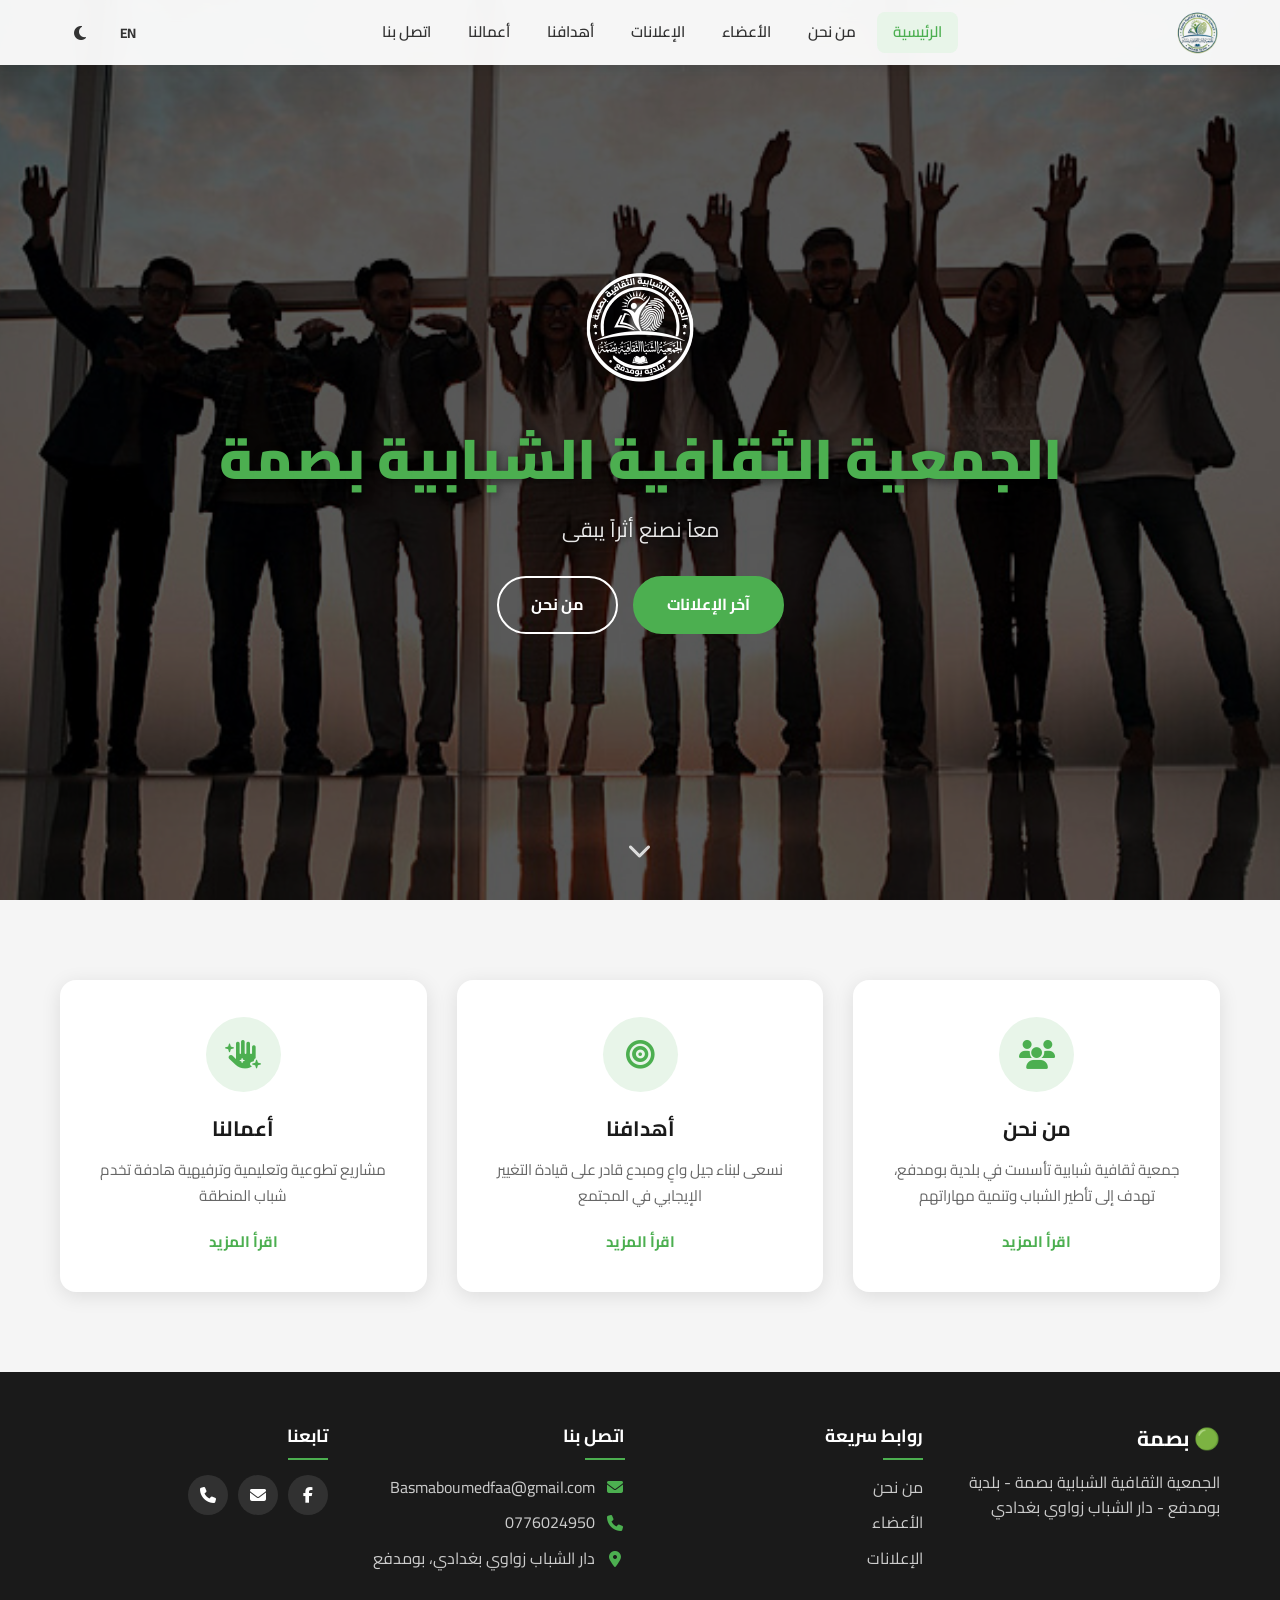
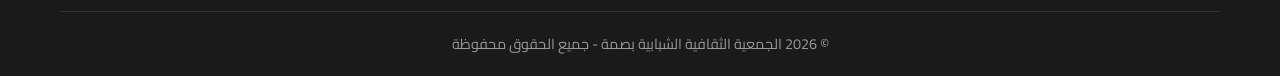
==== index.html @ 1853da18 "Add files via upload" ====
<!DOCTYPE html>
<html lang="ar" dir="rtl">
<head>
    <meta charset="UTF-8">
    <meta name="viewport" content="width=device-width, initial-scale=1.0">
    <meta name="description" content="الجمعية الثقافية الشبابية بصمة - جمعية شبابية ببلدية بومدفع">
    
    <!-- Favicon -->
    <link rel="icon" type="image/x-icon" href="photos/favicon.ico">
    
    <title>الجمعية الثقافية الشبابية بصمة | Basma</title>
    
    <!-- Styles -->
    <link rel="stylesheet" href="css/style.css">
    <link rel="stylesheet" href="css/dark-mode.css" id="dark-mode-style" disabled>
    
    <!-- Font Awesome -->
    <link rel="stylesheet" href="https://cdnjs.cloudflare.com/ajax/libs/font-awesome/6.5.1/css/all.min.css">
    
    <!-- Google Fonts -->
    <link href="https://fonts.googleapis.com/css2?family=Cairo:wght@300;400;600;700;900&display=swap" rel="stylesheet">
</head>
<body>
    
    <!-- ========== شريط التنقل ========== -->
    <nav class="navbar" id="navbar">
        <div class="nav-container">
            
            <!-- الشعار -->
            <a href="index.html" class="nav-logo">
                <img src="photos/logo.png" alt="بصمة" class="logo-img" onerror="this.style.display='none'; this.nextElementSibling.style.display='flex';">
                <span class="logo-text-fallback">🟢 بصمة</span>
            </a>
            
            <!-- روابط التنقل -->
            <ul class="nav-menu" id="navMenu">
                <li><a href="index.html" class="nav-link active" data-translate="home">الرئيسية</a></li>
                <li><a href="about.html" class="nav-link" data-translate="about">من نحن</a></li>
                <li><a href="members.html" class="nav-link" data-translate="members">الأعضاء</a></li>
                <li><a href="announcements.html" class="nav-link" data-translate="announcements">الإعلانات</a></li>
                <li><a href="goals.html" class="nav-link" data-translate="goals">أهدافنا</a></li>
                <li><a href="projects.html" class="nav-link" data-translate="projects">أعمالنا</a></li>
                <li><a href="contact.html" class="nav-link" data-translate="contact">اتصل بنا وإنضم وانضم إلينا</a></li>
            </ul>
            
            <!-- أزرار التحكم -->
            <div class="nav-controls">
                <!-- زر الترجمة -->
                <button class="control-btn lang-btn" id="langToggle" title="Switch to English">
                    <span class="lang-text">EN</span>
                </button>
                
                <!-- زر الوضع الليلي -->
                <button class="control-btn dark-btn" id="darkToggle" title="الوضع الليلي">
                    <i class="fas fa-moon"></i>
                </button>
                
                <!-- زر القائمة للجوال -->
                <button class="control-btn menu-btn" id="menuToggle">
                    <i class="fas fa-bars"></i>
                </button>
            </div>
            
        </div>
    </nav>
    
    <!-- ========== الواجهة الرئيسية ========== -->
    <section class="hero" id="hero">
        <!-- صورة الخلفية -->
        <div class="hero-bg"></div>
        <!-- طبقة شفافة سوداء -->
        <div class="hero-overlay"></div>
        
        <!-- محتوى الواجهة -->
        <div class="hero-content">
            <!-- شعار الجمعية -->
            <div class="hero-logo-wrapper">
                <img src="photos/logo.png" alt="شعار بصمة" class="hero-logo" onerror="this.style.display='none';">
            </div>
            
            <!-- اسم الجمعية بالأخضر -->
            <h1 class="hero-title">
                <span class="title-main" data-translate="association_full_name">الجمعية الثقافية الشبابية بصمة</span>
            </h1>
            
            <!-- شعار مختصر -->
            <p class="hero-subtitle" data-translate="hero_tagline">معاً نصنع أثراً يبقى</p>
            
            <!-- أزرار -->
            <div class="hero-buttons">
                <a href="announcements.html" class="btn btn-primary" data-translate="latest_announcements">آخر الإعلانات</a>
                <a href="about.html" class="btn btn-outline" data-translate="about">من نحن</a>
            </div>
        </div>
        
        <!-- سهم التمرير -->
        <div class="scroll-down">
            <a href="#cards-section">
                <i class="fas fa-chevron-down"></i>
            </a>
        </div>
    </section>
    
    <!-- ========== قسم النوافذ الثلاثة ========== -->
    <section class="cards-section" id="cards-section">
        <div class="container">
            <div class="cards-grid">
                
                <!-- نافذة 1: من نحن -->
                <div class="info-card">
                    <div class="card-icon"><i class="fas fa-users"></i></div>
                    <h3 class="card-title" data-translate="about">من نحن</h3>
                    <p class="card-text" data-translate="about_brief">جمعية ثقافية شبابية تأسست في بلدية بومدفع، تهدف إلى تأطير الشباب وتنمية مهاراتهم</p>
                    <a href="about.html" class="card-link" data-translate="read_more">اقرأ المزيد <i class="fas fa-arrow-left"></i></a>
                </div>
                
                <!-- نافذة 2: أهدافنا -->
                <div class="info-card">
                    <div class="card-icon"><i class="fas fa-bullseye"></i></div>
                    <h3 class="card-title" data-translate="goals">أهدافنا</h3>
                    <p class="card-text" data-translate="goals_brief">نسعى لبناء جيل واعٍ ومبدع قادر على قيادة التغيير الإيجابي في المجتمع</p>
                    <a href="goals.html" class="card-link" data-translate="read_more">اقرأ المزيد <i class="fas fa-arrow-left"></i></a>
                </div>
                
                <!-- نافذة 3: أعمالنا -->
                <div class="info-card">
                    <div class="card-icon"><i class="fas fa-hand-sparkles"></i></div>
                    <h3 class="card-title" data-translate="projects">أعمالنا</h3>
                    <p class="card-text" data-translate="projects_brief">مشاريع تطوعية وتعليمية وترفيهية هادفة تخدم شباب المنطقة</p>
                    <a href="projects.html" class="card-link" data-translate="read_more">اقرأ المزيد <i class="fas fa-arrow-left"></i></a>
                </div>
                
            </div>
        </div>
    </section>
    
    <!-- ========== تذييل الصفحة ========== -->
    <footer class="footer">
        <div class="container">
            <div class="footer-content">
                
                <!-- شعار ونبذة -->
                <div class="footer-col">
                    <h3 class="footer-logo">🟢 بصمة</h3>
                    <p data-translate="footer_desc">الجمعية الثقافية الشبابية بصمة - بلدية بومدفع - دار الشباب زواوي بغدادي</p>
                </div>
                
                <!-- روابط سريعة -->
                <div class="footer-col">
                    <h4 data-translate="quick_links">روابط سريعة</h4>
                    <ul>
                        <li><a href="about.html" data-translate="about">من نحن</a></li>
                        <li><a href="members.html" data-translate="members">الأعضاء</a></li>
                        <li><a href="announcements.html" data-translate="announcements">الإعلانات</a></li>
                    </ul>
                </div>
                
                <!-- معلومات التواصل -->
                <div class="footer-col">
                    <h4 data-translate="contact_us">اتصل بنا وإنضم وانضم إلينا</h4>
                    <ul class="contact-list">
                        <li>
                            <i class="fas fa-envelope"></i>
                            <a href="mailto:Basmaboumedfaa@gmail.com">Basmaboumedfaa@gmail.com</a>
                        </li>
                        <li>
                            <i class="fas fa-phone"></i>
                            <a href="tel:+213776024950">0776024950</a>
                        </li>
                        <li>
                            <i class="fas fa-map-marker-alt"></i>
                            <span data-translate="address">دار الشباب زواوي بغدادي، بومدفع</span>
                        </li>
                    </ul>
                </div>
                
                <!-- وسائل التواصل -->
                <div class="footer-col">
                    <h4 data-translate="follow_us">تابعنا</h4>
                    <div class="social-links">
                        <a href="https://www.facebook.com/profile.php?id=61591157512595" class="social-link" title="فيسبوك" target="_blank" rel="noopener">
                            <i class="fab fa-facebook-f"></i>
                        </a>
                        <a href="mailto:Basmaboumedfaa@gmail.com" class="social-link" title="إيميل">
                            <i class="fas fa-envelope"></i>
                        </a>
                        <a href="tel:+213776024950" class="social-link" title="هاتف">
                            <i class="fas fa-phone"></i>
                        </a>
                    </div>
                </div>
                
            </div>
            
            <!-- الحقوق -->
            <div class="footer-bottom">
                <p>&copy; <span id="year"></span> <span data-translate="association_full_name">الجمعية الثقافية الشبابية بصمة</span> - <span data-translate="rights">من تصميم عمراوي سيداحمد</span></p>
            </div>
        </div>
    </footer>
    
    <!-- زر العودة للأعلى -->
    <button class="scroll-top-btn" id="scrollTopBtn" title="العودة للأعلى">
        <i class="fas fa-chevron-up"></i>
    </button>
    
    <!-- ملفات الجافاسكريبت -->
    <script src="js/translations.js"></script>
    <script src="js/dark-mode.js"></script>
    <script src="js/script.js"></script>
</body>
</html>
---- css/style.css ----
/* ========== متغيرات الألوان الأساسية ========== */
:root {
    /* اللون الأخضر العشبي */
    --primary: #4CAF50;
    --primary-dark: #388E3C;
    --primary-light: #A5D6A7;
    --primary-bg: #E8F5E9;
    
    /* ألوان عامة */
    --white: #ffffff;
    --black: #000000;
    --gray-100: #f5f5f5;
    --gray-200: #e0e0e0;
    --gray-700: #333333;
    --gray-800: #1a1a1a;
    --gray-900: #111111;
    
    /* متغيرات خاصة */
    --text-color: #333333;
    --bg-color: #ffffff;
    --card-bg: #ffffff;
    --footer-bg: #1a1a1a;
    --footer-text: #cccccc;
    --navbar-bg: rgba(255, 255, 255, 0.95);
    --navbar-text: #333333;
    --navbar-shadow: 0 2px 10px rgba(0, 0, 0, 0.1);
    --shadow: 0 4px 20px rgba(0, 0, 0, 0.1);
    --transition: all 0.3s ease;
}

/* ========== إعادة تعيين ========== */
* {
    margin: 0;
    padding: 0;
    box-sizing: border-box;
}

html {
    scroll-behavior: smooth;
}

body {
    font-family: 'Cairo', sans-serif;
    color: var(--text-color);
    background-color: var(--bg-color);
    line-height: 1.6;
    overflow-x: hidden;
}

a {
    text-decoration: none;
    color: inherit;
}

ul {
    list-style: none;
}

.container {
    max-width: 1200px;
    margin: 0 auto;
    padding: 0 20px;
}

/* ========== شريط التنقل ========== */
.navbar {
    position: fixed;
    top: 0;
    left: 0;
    right: 0;
    z-index: 1000;
    background: var(--navbar-bg);
    backdrop-filter: blur(10px);
    box-shadow: var(--navbar-shadow);
    transition: var(--transition);
}

.navbar.scrolled {
    background: var(--navbar-bg);
    box-shadow: 0 4px 20px rgba(0, 0, 0, 0.15);
}

.nav-container {
    display: flex;
    justify-content: space-between;
    align-items: center;
    max-width: 1200px;
    margin: 0 auto;
    padding: 10px 20px;
}

.nav-logo {
    display: flex;
    align-items: center;
}

.logo-img {
    height: 45px;
    width: auto;
}

.logo-text-fallback {
    display: none;
    font-size: 1.4rem;
    font-weight: 700;
    color: var(--primary);
}

.nav-menu {
    display: flex;
    gap: 5px;
}

.nav-link {
    display: block;
    padding: 8px 16px;
    font-size: 0.95rem;
    font-weight: 600;
    color: var(--navbar-text);
    border-radius: 8px;
    transition: var(--transition);
}

.nav-link:hover,
.nav-link.active {
    color: var(--primary);
    background: var(--primary-bg);
}

.nav-controls {
    display: flex;
    align-items: center;
    gap: 8px;
}

.control-btn {
    width: 40px;
    height: 40px;
    border: none;
    border-radius: 50%;
    background: transparent;
    color: var(--navbar-text);
    font-size: 1rem;
    cursor: pointer;
    transition: var(--transition);
    display: flex;
    align-items: center;
    justify-content: center;
}

.control-btn:hover {
    background: var(--primary-bg);
    color: var(--primary);
}

.lang-btn {
    font-weight: 700;
    font-size: 0.85rem;
}

.lang-text {
    font-family: 'Cairo', sans-serif;
}

.menu-btn {
    display: none;
    font-size: 1.3rem;
}

/* ========== الواجهة الرئيسية ========== */
.hero {
    position: relative;
    height: 100vh;
    min-height: 600px;
    display: flex;
    align-items: center;
    justify-content: center;
    overflow: hidden;
}

.hero-bg {
    position: absolute;
    inset: 0;
    background-image: url('../photos/hero-bg.jpg');
    background-size: cover;
    background-position: center;
    background-repeat: no-repeat;
    z-index: 1;
}

.hero-overlay {
    position: absolute;
    inset: 0;
    background: rgba(0, 0, 0, 0.65);
    z-index: 2;
}

.hero-content {
    position: relative;
    z-index: 3;
    text-align: center;
    color: var(--white);
    padding: 20px;
}

.hero-logo-wrapper {
    margin-bottom: 20px;
}

.hero-logo {
    width: 120px;
    height: auto;
    filter: brightness(0) invert(1);
}

.hero-title {
    font-size: 3.5rem;
    font-weight: 900;
    margin-bottom: 10px;
    text-shadow: 2px 2px 10px rgba(0, 0, 0, 0.5);
}

.title-main {
    color: #4CAF50;
    display: block;
}

.hero-subtitle {
    font-size: 1.3rem;
    font-weight: 400;
    margin-bottom: 30px;
    opacity: 0.9;
    text-shadow: 1px 1px 5px rgba(0, 0, 0, 0.5);
}

.hero-buttons {
    display: flex;
    gap: 15px;
    justify-content: center;
    flex-wrap: wrap;
}

.btn {
    display: inline-block;
    padding: 14px 32px;
    font-size: 1rem;
    font-weight: 700;
    border-radius: 50px;
    border: 2px solid transparent;
    cursor: pointer;
    transition: var(--transition);
    font-family: 'Cairo', sans-serif;
}

.btn-primary {
    background: var(--primary);
    color: var(--white);
    border-color: var(--primary);
}

.btn-primary:hover {
    background: var(--primary-dark);
    border-color: var(--primary-dark);
    transform: translateY(-3px);
    box-shadow: 0 10px 25px rgba(76, 175, 80, 0.4);
}

.btn-outline {
    background: transparent;
    color: var(--white);
    border-color: var(--white);
}

.btn-outline:hover {
    background: var(--white);
    color: var(--primary);
    transform: translateY(-3px);
}

.scroll-down {
    position: absolute;
    bottom: 30px;
    z-index: 3;
    animation: bounce 2s infinite;
}

.scroll-down a {
    color: var(--white);
    font-size: 1.5rem;
    opacity: 0.8;
    transition: var(--transition);
}

.scroll-down a:hover {
    opacity: 1;
}

@keyframes bounce {
    0%, 20%, 50%, 80%, 100% { transform: translateY(0); }
    40% { transform: translateY(-15px); }
    60% { transform: translateY(-8px); }
}

/* ========== رأس الصفحات الداخلية ========== */
.page-header {
    padding: 130px 0 60px;
    background: var(--primary);
    text-align: center;
    color: var(--white);
}

.page-title {
    font-size: 2.5rem;
    font-weight: 900;
    margin-bottom: 10px;
}

.page-subtitle {
    font-size: 1.1rem;
    opacity: 0.9;
}

/* ========== قسم النوافذ الثلاثة ========== */
.cards-section {
    padding: 80px 0;
    background: var(--gray-100);
}

.cards-grid {
    display: grid;
    grid-template-columns: repeat(3, 1fr);
    gap: 30px;
}

.info-card {
    background: var(--card-bg);
    border-radius: 16px;
    padding: 35px 25px;
    text-align: center;
    box-shadow: var(--shadow);
    transition: var(--transition);
    border: 2px solid transparent;
}

.info-card:hover {
    transform: translateY(-8px);
    border-color: var(--primary);
    box-shadow: 0 15px 35px rgba(76, 175, 80, 0.15);
}

.card-icon {
    width: 75px;
    height: 75px;
    border-radius: 50%;
    background: var(--primary-bg);
    color: var(--primary);
    display: flex;
    align-items: center;
    justify-content: center;
    font-size: 1.8rem;
    margin: 0 auto 20px;
    transition: var(--transition);
}

.info-card:hover .card-icon {
    background: var(--primary);
    color: var(--white);
    transform: scale(1.1);
}

.card-title {
    font-size: 1.3rem;
    font-weight: 700;
    margin-bottom: 12px;
    color: var(--gray-800);
}

.card-text {
    font-size: 0.95rem;
    color: #666;
    margin-bottom: 20px;
    line-height: 1.7;
}

.card-link {
    color: var(--primary);
    font-weight: 700;
    font-size: 0.95rem;
    transition: var(--transition);
}

.card-link i {
    margin-right: 5px;
    transition: var(--transition);
}

.card-link:hover {
    color: var(--primary-dark);
}

.card-link:hover i {
    transform: translateX(-5px);
}

/* ========== صفحة الأعضاء - قسم المؤسس ========== */
.founder-section {
    padding: 50px 0 20px;
}

.founder-label {
    text-align: center;
    margin-bottom: 30px;
}

.founder-label span {
    display: inline-block;
    background: linear-gradient(135deg, var(--primary), var(--primary-dark));
    color: var(--white);
    padding: 10px 30px;
    border-radius: 50px;
    font-size: 1.1rem;
    font-weight: 700;
    letter-spacing: 1px;
    box-shadow: 0 5px 20px rgba(76, 175, 80, 0.3);
}

.founder-card {
    display: flex;
    gap: 40px;
    align-items: center;
    background: var(--card-bg);
    border-radius: 20px;
    padding: 40px;
    box-shadow: 0 10px 40px rgba(0, 0, 0, 0.1);
    max-width: 900px;
    margin: 0 auto;
    border: 2px solid var(--primary);
    transition: var(--transition);
}

.founder-card:hover {
    transform: translateY(-5px);
    box-shadow: 0 20px 50px rgba(76, 175, 80, 0.2);
}

.founder-img-wrapper {
    position: relative;
    min-width: 250px;
    width: 250px;
    height: 250px;
    border-radius: 50%;
    overflow: hidden;
    border: 5px solid var(--primary);
    box-shadow: 0 10px 30px rgba(76, 175, 80, 0.3);
}

.founder-img {
    width: 100%;
    height: 100%;
    object-fit: cover;
}

.founder-badge {
    position: absolute;
    bottom: 10px;
    right: 10px;
    width: 50px;
    height: 50px;
    border-radius: 50%;
    background: linear-gradient(135deg, #FFD700, #FFA000);
    color: var(--white);
    display: flex;
    align-items: center;
    justify-content: center;
    font-size: 1.3rem;
    box-shadow: 0 4px 15px rgba(255, 215, 0, 0.5);
}

html[dir="ltr"] .founder-badge {
    right: auto;
    left: 10px;
}

.founder-info {
    flex: 1;
}

.founder-name {
    font-size: 2rem;
    font-weight: 900;
    color: var(--primary-dark);
    margin-bottom: 5px;
}

.founder-role {
    font-size: 1.1rem;
    color: var(--primary);
    font-weight: 700;
    margin-bottom: 15px;
    padding-bottom: 15px;
    border-bottom: 2px solid var(--primary-bg);
}

.founder-bio {
    font-size: 0.95rem;
    color: #666;
    line-height: 1.8;
    margin-bottom: 20px;
}

.founder-social {
    display: flex;
    gap: 10px;
}

.founder-social-link {
    width: 42px;
    height: 42px;
    border-radius: 50%;
    background: var(--primary-bg);
    color: var(--primary);
    display: flex;
    align-items: center;
    justify-content: center;
    font-size: 1.1rem;
    transition: var(--transition);
}

.founder-social-link:hover {
    background: var(--primary);
    color: var(--white);
    transform: translateY(-3px);
}

/* ========== صفحة الأعضاء - عنوان القسم ========== */
.members-section-title {
    text-align: center;
    margin-bottom: 40px;
    position: relative;
}

.members-section-title h2 {
    font-size: 1.8rem;
    color: var(--primary);
    display: inline-block;
    position: relative;
    padding-bottom: 15px;
}

.members-section-title h2::after {
    content: '';
    position: absolute;
    bottom: 0;
    right: 50%;
    transform: translateX(50%);
    width: 80px;
    height: 3px;
    background: var(--primary);
    border-radius: 2px;
}

/* ========== صفحة الأعضاء - شبكة الأعضاء ========== */
.members-section {
    padding: 60px 0 80px;
}

.members-grid {
    display: grid;
    grid-template-columns: repeat(4, 1fr);
    gap: 25px;
}

.member-card {
    background: var(--card-bg);
    border-radius: 16px;
    overflow: hidden;
    box-shadow: var(--shadow);
    transition: var(--transition);
    text-align: center;
}

.member-card:hover {
    transform: translateY(-8px);
    box-shadow: 0 15px 35px rgba(76, 175, 80, 0.2);
}

.member-img-wrapper {
    position: relative;
    width: 100%;
    padding-top: 100%;
    overflow: hidden;
    background: var(--gray-200);
}

.member-img {
    position: absolute;
    inset: 0;
    width: 100%;
    height: 100%;
    object-fit: cover;
    transition: var(--transition);
}

.member-card:hover .member-img {
    transform: scale(1.05);
}

.member-icon {
    position: absolute;
    top: 12px;
    right: 12px;
    width: 40px;
    height: 40px;
    border-radius: 50%;
    background: var(--primary);
    color: var(--white);
    display: flex;
    align-items: center;
    justify-content: center;
    font-size: 1rem;
    box-shadow: 0 3px 10px rgba(0,0,0,0.2);
    z-index: 2;
}

html[dir="ltr"] .member-icon {
    right: auto;
    left: 12px;
}

.member-info {
    padding: 20px 15px;
}

.member-name {
    font-size: 1.1rem;
    font-weight: 700;
    color: var(--gray-800);
    margin-bottom: 5px;
}

.member-role {
    font-size: 0.9rem;
    color: var(--primary);
    font-weight: 600;
}

/* ========== صفحة من نحن ========== */
.about-content-section {
    padding: 60px 0;
}

.about-block {
    display: flex;
    gap: 40px;
    align-items: center;
    margin-bottom: 60px;
}

.about-block.reverse {
    flex-direction: row-reverse;
}

html[dir="ltr"] .about-block.reverse {
    flex-direction: row-reverse;
}

.about-text {
    flex: 1;
}

.about-text h2 {
    font-size: 1.8rem;
    color: var(--primary);
    margin-bottom: 20px;
    position: relative;
    padding-bottom: 15px;
}

.about-text h2::after {
    content: '';
    position: absolute;
    bottom: 0;
    right: 0;
    width: 60px;
    height: 3px;
    background: var(--primary);
    border-radius: 2px;
}

html[dir="ltr"] .about-text h2::after {
    right: auto;
    left: 0;
}

.about-text p {
    font-size: 1.05rem;
    line-height: 1.9;
    color: var(--text-color);
    margin-bottom: 15px;
}

.about-image {
    flex: 1;
    border-radius: 16px;
    overflow: hidden;
    min-height: 300px;
    background: var(--gray-200);
    display: flex;
    align-items: center;
    justify-content: center;
}

.about-image img {
    width: 100%;
    height: 100%;
    object-fit: cover;
}

.about-image-placeholder {
    font-size: 4rem;
    color: var(--primary);
}

.vision-box,
.mission-box {
    background: var(--primary-bg);
    padding: 20px;
    border-radius: 12px;
    margin-bottom: 15px;
    border-right: 4px solid var(--primary);
}

html[dir="ltr"] .vision-box,
html[dir="ltr"] .mission-box {
    border-right: none;
    border-left: 4px solid var(--primary);
}

.vision-box h3,
.mission-box h3 {
    color: var(--primary-dark);
    margin-bottom: 8px;
}

.values-section {
    padding: 40px 0;
}

.section-title {
    text-align: center;
    font-size: 1.8rem;
    color: var(--primary);
    margin-bottom: 40px;
}

.values-grid {
    display: grid;
    grid-template-columns: repeat(4, 1fr);
    gap: 25px;
}

.value-card {
    text-align: center;
    padding: 30px 20px;
    background: var(--card-bg);
    border-radius: 16px;
    box-shadow: var(--shadow);
    transition: var(--transition);
}

.value-card:hover {
    transform: translateY(-5px);
}

.value-icon {
    width: 60px;
    height: 60px;
    border-radius: 50%;
    background: var(--primary-bg);
    color: var(--primary);
    display: flex;
    align-items: center;
    justify-content: center;
    font-size: 1.5rem;
    margin: 0 auto 15px;
}

.value-card h3 {
    margin-bottom: 10px;
    color: var(--gray-800);
}

.value-card p {
    font-size: 0.9rem;
    color: #666;
}

/* ========== صفحة الإعلانات ========== */
.announcements-section {
    padding: 60px 0;
}

.announcements-grid {
    display: grid;
    grid-template-columns: repeat(3, 1fr);
    gap: 30px;
}

.announcement-card {
    background: var(--card-bg);
    border-radius: 16px;
    overflow: hidden;
    box-shadow: var(--shadow);
    transition: var(--transition);
}

.announcement-card:hover {
    transform: translateY(-5px);
    box-shadow: 0 15px 35px rgba(0,0,0,0.15);
}

.announcement-img {
    width: 100%;
    height: 200px;
    background: var(--gray-200);
    display: flex;
    align-items: center;
    justify-content: center;
}

.ann-img {
    width: 100%;
    height: 100%;
    object-fit: cover;
}

.announcement-img-placeholder {
    font-size: 3rem;
    color: var(--primary);
}

.announcement-body {
    padding: 20px;
}

.announcement-date {
    font-size: 0.85rem;
    color: #888;
    margin-bottom: 10px;
    display: flex;
    align-items: center;
    gap: 8px;
}

.announcement-body h3 {
    font-size: 1.2rem;
    margin-bottom: 10px;
    color: var(--gray-800);
}

.announcement-body p {
    font-size: 0.95rem;
    color: #666;
    line-height: 1.7;
}

/* ========== صفحة الأهداف ========== */
.goals-section {
    padding: 60px 0;
}

.goals-list {
    max-width: 800px;
    margin: 0 auto;
}

.goal-item {
    display: flex;
    gap: 25px;
    align-items: flex-start;
    padding: 25px;
    background: var(--card-bg);
    border-radius: 16px;
    margin-bottom: 20px;
    box-shadow: var(--shadow);
    transition: var(--transition);
}

.goal-item:hover {
    transform: translateX(-5px);
}

html[dir="ltr"] .goal-item:hover {
    transform: translateX(5px);
}

.goal-number {
    font-size: 2rem;
    font-weight: 900;
    color: var(--primary);
    opacity: 0.3;
    line-height: 1;
    min-width: 50px;
}

.goal-icon {
    width: 50px;
    height: 50px;
    min-width: 50px;
    border-radius: 12px;
    background: var(--primary-bg);
    color: var(--primary);
    display: flex;
    align-items: center;
    justify-content: center;
    font-size: 1.3rem;
}

.goal-content h3 {
    margin-bottom: 8px;
    color: var(--gray-800);
}

.goal-content p {
    font-size: 0.95rem;
    color: #666;
    line-height: 1.7;
}

/* ========== صفحة الأعمال ========== */
.projects-section {
    padding: 60px 0;
}

.projects-grid {
    display: grid;
    grid-template-columns: repeat(3, 1fr);
    gap: 30px;
}

.project-card {
    background: var(--card-bg);
    border-radius: 16px;
    overflow: hidden;
    box-shadow: var(--shadow);
    transition: var(--transition);
}

.project-card:hover {
    transform: translateY(-5px);
    box-shadow: 0 15px 35px rgba(76, 175, 80, 0.2);
}

.project-img {
    width: 100%;
    height: 200px;
    background: var(--gray-200);
    display: flex;
    align-items: center;
    justify-content: center;
}

.proj-img {
    width: 100%;
    height: 100%;
    object-fit: cover;
}

.project-img-placeholder {
    font-size: 3rem;
    color: var(--primary);
}

.project-body {
    padding: 20px;
}

.project-date {
    font-size: 0.85rem;
    color: #888;
    margin-bottom: 10px;
    display: flex;
    align-items: center;
    gap: 8px;
}

.project-body h3 {
    font-size: 1.2rem;
    margin-bottom: 10px;
    color: var(--gray-800);
}

.project-body p {
    font-size: 0.95rem;
    color: #666;
    line-height: 1.7;
}

/* ========== صفحة اتصل بنا - معلومات التواصل ========== */
.contact-section {
    padding: 60px 0;
}

.contact-info-cards {
    display: grid;
    grid-template-columns: repeat(4, 1fr);
    gap: 20px;
    margin-bottom: 50px;
}

.contact-info-card {
    display: flex;
    gap: 15px;
    align-items: flex-start;
    padding: 20px;
    background: var(--card-bg);
    border-radius: 12px;
    box-shadow: var(--shadow);
    transition: var(--transition);
}

.contact-info-card:hover {
    transform: translateY(-3px);
}

.contact-info-icon {
    width: 50px;
    height: 50px;
    min-width: 50px;
    border-radius: 12px;
    background: var(--primary-bg);
    color: var(--primary);
    display: flex;
    align-items: center;
    justify-content: center;
    font-size: 1.2rem;
}

.contact-info-card h4 {
    margin-bottom: 5px;
    color: var(--gray-800);
    font-size: 0.95rem;
}

.contact-info-card p,
.contact-info-card a {
    color: #666;
    font-size: 0.85rem;
    transition: var(--transition);
}

.contact-info-card a:hover {
    color: var(--primary);
}

/* ========== صفحة اتصل بنا - النموذجين ========== */
.forms-grid {
    display: grid;
    grid-template-columns: 1fr 1fr;
    gap: 30px;
}

.form-box {
    background: var(--card-bg);
    border-radius: 16px;
    padding: 30px;
    box-shadow: var(--shadow);
    border: 2px solid transparent;
    transition: var(--transition);
}

.form-box:hover {
    border-color: var(--primary);
}

.form-box-header {
    text-align: center;
    margin-bottom: 25px;
    padding-bottom: 20px;
    border-bottom: 2px solid var(--gray-200);
}

.form-box-header i {
    font-size: 2.5rem;
    color: var(--primary);
    margin-bottom: 10px;
    display: block;
}

.form-box-header h2 {
    font-size: 1.4rem;
    color: var(--gray-800);
    margin-bottom: 5px;
}

.form-box-header p {
    font-size: 0.9rem;
    color: #888;
}

/* نموذج الانضمام بتنسيق مميز */
.join-box {
    border-top: 4px solid var(--primary);
}

.join-header i {
    color: #FF6B35;
}

/* صف من حقلين */
.form-row {
    display: flex;
    gap: 15px;
}

.form-half {
    flex: 1;
}

/* حقول النموذج */
.form-group {
    margin-bottom: 20px;
}

.form-group label {
    display: block;
    margin-bottom: 8px;
    font-weight: 600;
    color: var(--gray-800);
}

.form-group input,
.form-group textarea {
    width: 100%;
    padding: 12px 15px;
    border: 2px solid var(--gray-200);
    border-radius: 10px;
    font-family: 'Cairo', sans-serif;
    font-size: 1rem;
    transition: var(--transition);
    background: var(--bg-color);
    color: var(--text-color);
}

.form-group input:focus,
.form-group textarea:focus {
    outline: none;
    border-color: var(--primary);
}

/* زر الانضمام */
.btn-join {
    display: inline-block;
    width: 100%;
    padding: 14px 32px;
    font-size: 1rem;
    font-weight: 700;
    border-radius: 50px;
    border: 2px solid transparent;
    cursor: pointer;
    transition: var(--transition);
    font-family: 'Cairo', sans-serif;
    background: linear-gradient(135deg, #4CAF50, #2E7D32);
    color: var(--white);
    border-color: #4CAF50;
}

.btn-join:hover {
    background: linear-gradient(135deg, #388E3C, #1B5E20);
    transform: translateY(-3px);
    box-shadow: 0 10px 25px rgba(76, 175, 80, 0.4);
}

/* ========== التذييل ========== */
.footer {
    background: var(--footer-bg);
    color: var(--footer-text);
    padding: 50px 0 0;
}

.footer-content {
    display: grid;
    grid-template-columns: repeat(4, 1fr);
    gap: 30px;
    padding-bottom: 30px;
    border-bottom: 1px solid rgba(255, 255, 255, 0.1);
}

.footer-col h3,
.footer-col h4 {
    color: var(--white);
    margin-bottom: 15px;
}

.footer-col h3 {
    font-size: 1.3rem;
}

.footer-col h4 {
    font-size: 1.1rem;
    position: relative;
    padding-bottom: 10px;
}

.footer-col h4::after {
    content: '';
    position: absolute;
    bottom: 0;
    right: 0;
    width: 40px;
    height: 2px;
    background: var(--primary);
}

html[dir="ltr"] .footer-col h4::after {
    right: auto;
    left: 0;
}

.footer-col ul li {
    margin-bottom: 10px;
}

.footer-col ul li a {
    color: var(--footer-text);
    transition: var(--transition);
}

.footer-col ul li a:hover {
    color: var(--primary);
}

.contact-list li {
    display: flex;
    align-items: center;
    gap: 10px;
}

.contact-list li i {
    color: var(--primary);
    width: 20px;
    text-align: center;
}

.social-links {
    display: flex;
    gap: 10px;
}

.social-link {
    width: 40px;
    height: 40px;
    border-radius: 50%;
    background: rgba(255, 255, 255, 0.1);
    display: flex;
    align-items: center;
    justify-content: center;
    color: var(--white);
    font-size: 1rem;
    transition: var(--transition);
}

.social-link:hover {
    background: var(--primary);
    transform: translateY(-3px);
}

.footer-bottom {
    text-align: center;
    padding: 20px 0;
    font-size: 0.9rem;
    color: #999;
}

/* ========== زر العودة للأعلى ========== */
.scroll-top-btn {
    position: fixed;
    bottom: 30px;
    left: 30px;
    z-index: 999;
    width: 45px;
    height: 45px;
    border-radius: 50%;
    background: var(--primary);
    color: var(--white);
    border: none;
    font-size: 1.2rem;
    cursor: pointer;
    opacity: 0;
    visibility: hidden;
    transition: var(--transition);
    box-shadow: 0 4px 15px rgba(76, 175, 80, 0.4);
}

html[dir="ltr"] .scroll-top-btn {
    left: auto;
    right: 30px;
}

.scroll-top-btn.visible {
    opacity: 1;
    visibility: visible;
}

.scroll-top-btn:hover {
    background: var(--primary-dark);
    transform: translateY(-3px);
}

/* ========== تجاوب مع الجوال ========== */
@media (max-width: 992px) {
    .footer-content {
        grid-template-columns: repeat(2, 1fr);
    }
    
    .members-grid {
        grid-template-columns: repeat(3, 1fr);
    }
    
    .about-block,
    .about-block.reverse {
        flex-direction: column;
    }
    
    .values-grid {
        grid-template-columns: repeat(2, 1fr);
    }
    
    .announcements-grid,
    .projects-grid {
        grid-template-columns: repeat(2, 1fr);
    }
    
    .contact-info-cards {
        grid-template-columns: repeat(2, 1fr);
    }
    
    .forms-grid {
        grid-template-columns: 1fr;
        gap: 40px;
    }
}

@media (max-width: 768px) {
    .nav-menu {
        position: fixed;
        top: 65px;
        right: -100%;
        width: 280px;
        height: calc(100vh - 65px);
        background: var(--white);
        flex-direction: column;
        padding: 20px;
        box-shadow: -5px 0 20px rgba(0, 0, 0, 0.1);
        transition: var(--transition);
        gap: 0;
    }
    
    .nav-menu.active {
        right: 0;
    }
    
    .menu-btn {
        display: flex;
    }
    
    .hero-title {
        font-size: 2.2rem;
    }
    
    .hero-subtitle {
        font-size: 1rem;
    }
    
    .hero-logo {
        width: 80px;
    }
    
    .cards-grid {
        grid-template-columns: 1fr;
    }
    
    /* المؤسس */
    .founder-card {
        flex-direction: column;
        text-align: center;
        padding: 30px 20px;
    }
    
    .founder-img-wrapper {
        min-width: 180px;
        width: 180px;
        height: 180px;
        margin: 0 auto;
    }
    
    .founder-name {
        font-size: 1.5rem;
    }
    
    .founder-social {
        justify-content: center;
    }
    
    .founder-badge {
        width: 40px;
        height: 40px;
        font-size: 1rem;
    }
    
    .members-grid {
        grid-template-columns: repeat(2, 1fr);
    }
    
    .announcements-grid,
    .projects-grid {
        grid-template-columns: 1fr;
    }
    
    .values-grid {
        grid-template-columns: 1fr 1fr;
    }
    
    .contact-info-cards {
        grid-template-columns: 1fr;
    }
    
    .form-row {
        flex-direction: column;
        gap: 0;
    }
    
    .footer-content {
        grid-template-columns: 1fr;
    }
    
    .page-title {
        font-size: 1.8rem;
    }
    
    .goal-item {
        flex-direction: column;
    }
}

@media (max-width: 480px) {
    .members-grid {
        grid-template-columns: 1fr;
        max-width: 300px;
        margin: 0 auto;
    }
    
    .values-grid {
        grid-template-columns: 1fr;
    }
}
---- css/dark-mode.css ----
/* ========== الوضع الليلي ========== */
body.dark-mode {
    --text-color: #e0e0e0;
    --bg-color: #121212;
    --card-bg: #1e1e1e;
    --footer-bg: #0a0a0a;
    --footer-text: #aaaaaa;
    --navbar-bg: rgba(30, 30, 30, 0.95);
    --navbar-text: #e0e0e0;
    --navbar-shadow: 0 2px 10px rgba(0, 0, 0, 0.5);
    --shadow: 0 4px 20px rgba(0, 0, 0, 0.3);
    --gray-100: #1a1a1a;
    --gray-200: #2a2a2a;
}

body.dark-mode .navbar {
    box-shadow: 0 2px 10px rgba(0, 0, 0, 0.5);
}

body.dark-mode .navbar.scrolled {
    background: rgba(30, 30, 30, 0.98);
    box-shadow: 0 4px 20px rgba(0, 0, 0, 0.5);
}

body.dark-mode .nav-link:hover,
body.dark-mode .nav-link.active {
    background: rgba(76, 175, 80, 0.15);
}

body.dark-mode .control-btn {
    color: var(--navbar-text);
}

body.dark-mode .control-btn:hover {
    background: rgba(76, 175, 80, 0.15);
    color: var(--primary);
}

body.dark-mode .info-card,
body.dark-mode .member-card {
    border-color: rgba(255, 255, 255, 0.05);
}

body.dark-mode .info-card:hover,
body.dark-mode .member-card:hover {
    border-color: var(--primary);
    box-shadow: 0 15px 35px rgba(76, 175, 80, 0.2);
}

body.dark-mode .card-text {
    color: #aaa;
}

body.dark-mode .card-icon {
    background: rgba(76, 175, 80, 0.15);
}

body.dark-mode .card-title,
body.dark-mode .member-name {
    color: #e0e0e0;
}

body.dark-mode .member-img-wrapper {
    background: #2a2a2a;
}

body.dark-mode .page-header {
    background: #1a1a1a;
}

@media (max-width: 768px) {
    body.dark-mode .nav-menu {
        background: #1e1e1e;
    }
}
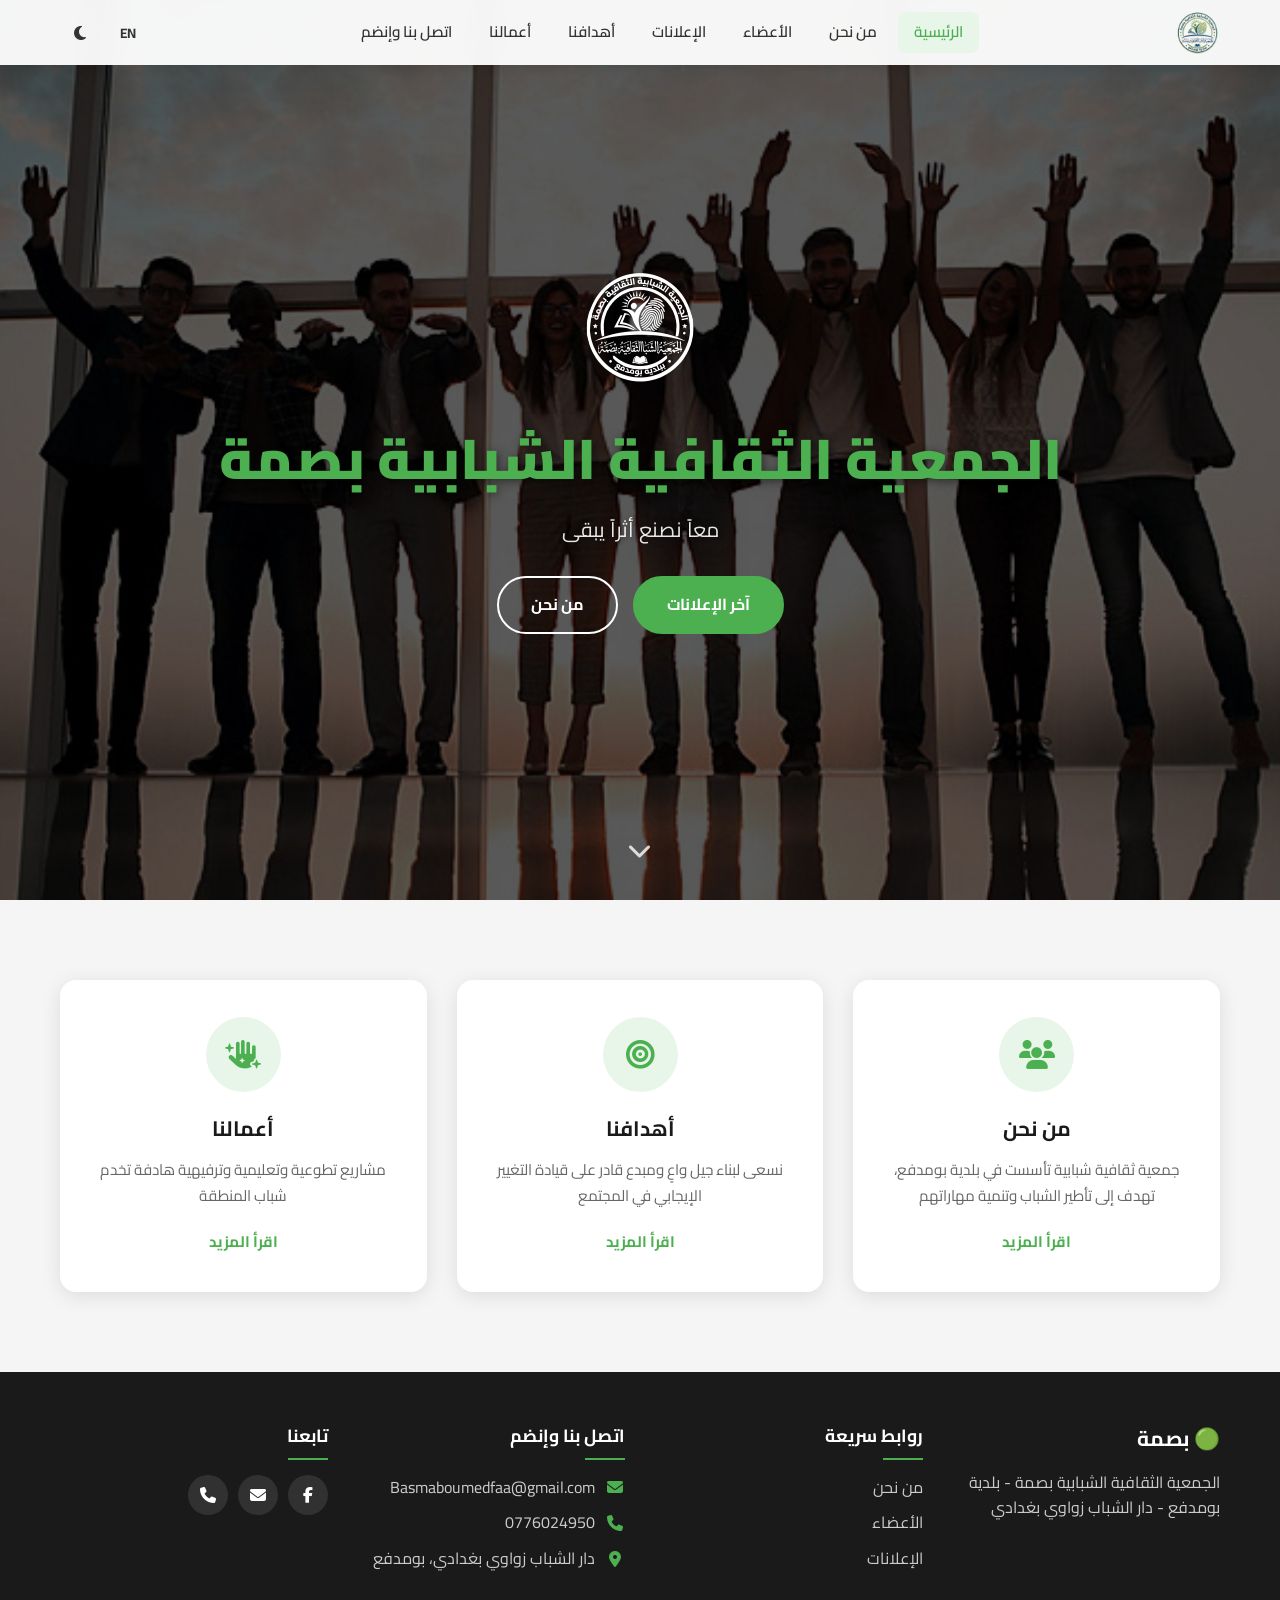
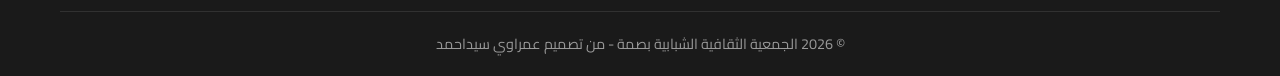
==== commit 0a2a941c: "Add files via upload" ====
--- a/index.html
+++ b/index.html
@@ -40,7 +40,7 @@
                 <li><a href="announcements.html" class="nav-link" data-translate="announcements">الإعلانات</a></li>
                 <li><a href="goals.html" class="nav-link" data-translate="goals">أهدافنا</a></li>
                 <li><a href="projects.html" class="nav-link" data-translate="projects">أعمالنا</a></li>
-                <li><a href="contact.html" class="nav-link" data-translate="contact">اتصل بنا وإنضم وانضم إلينا</a></li>
+                <li><a href="contact.html" class="nav-link" data-translate="contact">اتصل بنا</a></li>
             </ul>
             
             <!-- أزرار التحكم -->
@@ -157,7 +157,7 @@
                 
                 <!-- معلومات التواصل -->
                 <div class="footer-col">
-                    <h4 data-translate="contact_us">اتصل بنا وإنضم وانضم إلينا</h4>
+                    <h4 data-translate="contact_us">اتصل بنا</h4>
                     <ul class="contact-list">
                         <li>
                             <i class="fas fa-envelope"></i>
@@ -194,7 +194,7 @@
             
             <!-- الحقوق -->
             <div class="footer-bottom">
-                <p>&copy; <span id="year"></span> <span data-translate="association_full_name">الجمعية الثقافية الشبابية بصمة</span> - <span data-translate="rights">من تصميم عمراوي سيداحمد</span></p>
+                <p>&copy; <span id="year"></span> <span data-translate="association_full_name">الجمعية الثقافية الشبابية بصمة</span> - <span data-translate="rights">جميع الحقوق محفوظة</span></p>
             </div>
         </div>
     </footer>
--- a/css/style.css
+++ b/css/style.css
@@ -1169,6 +1169,72 @@
     background: linear-gradient(135deg, #388E3C, #1B5E20);
     transform: translateY(-3px);
     box-shadow: 0 10px 25px rgba(76, 175, 80, 0.4);
+}
+
+/* ========== زر تحميل القانون الأساسي ========== */
+.law-download-section {
+    text-align: center;
+    margin-bottom: 40px;
+}
+
+.law-download-btn {
+    display: inline-flex;
+    align-items: center;
+    gap: 12px;
+    background: linear-gradient(135deg, #D32F2F, #B71C1C);
+    color: var(--white);
+    padding: 16px 32px;
+    border-radius: 50px;
+    font-size: 1.1rem;
+    font-weight: 700;
+    transition: var(--transition);
+    box-shadow: 0 5px 20px rgba(211, 47, 47, 0.3);
+}
+
+.law-download-btn:hover {
+    transform: translateY(-3px);
+    box-shadow: 0 10px 30px rgba(211, 47, 47, 0.4);
+    color: var(--white);
+}
+
+.law-download-btn .fa-file-pdf {
+    font-size: 1.5rem;
+}
+
+.law-download-btn .fa-download {
+    font-size: 1rem;
+    animation: bounceDown 1.5s infinite;
+}
+
+@keyframes bounceDown {
+    0%, 100% { transform: translateY(0); }
+    50% { transform: translateY(4px); }
+}
+
+/* ========== أيقونات التواصل الاجتماعي داخل البطاقة ========== */
+.social-links-inline {
+    display: flex;
+    gap: 12px;
+    margin-top: 5px;
+}
+
+.social-links-inline a {
+    width: 38px;
+    height: 38px;
+    border-radius: 50%;
+    background: var(--primary-bg);
+    color: var(--primary);
+    display: flex;
+    align-items: center;
+    justify-content: center;
+    font-size: 1rem;
+    transition: var(--transition);
+}
+
+.social-links-inline a:hover {
+    background: var(--primary);
+    color: var(--white);
+    transform: translateY(-3px);
 }
 
 /* ========== التذييل ========== */
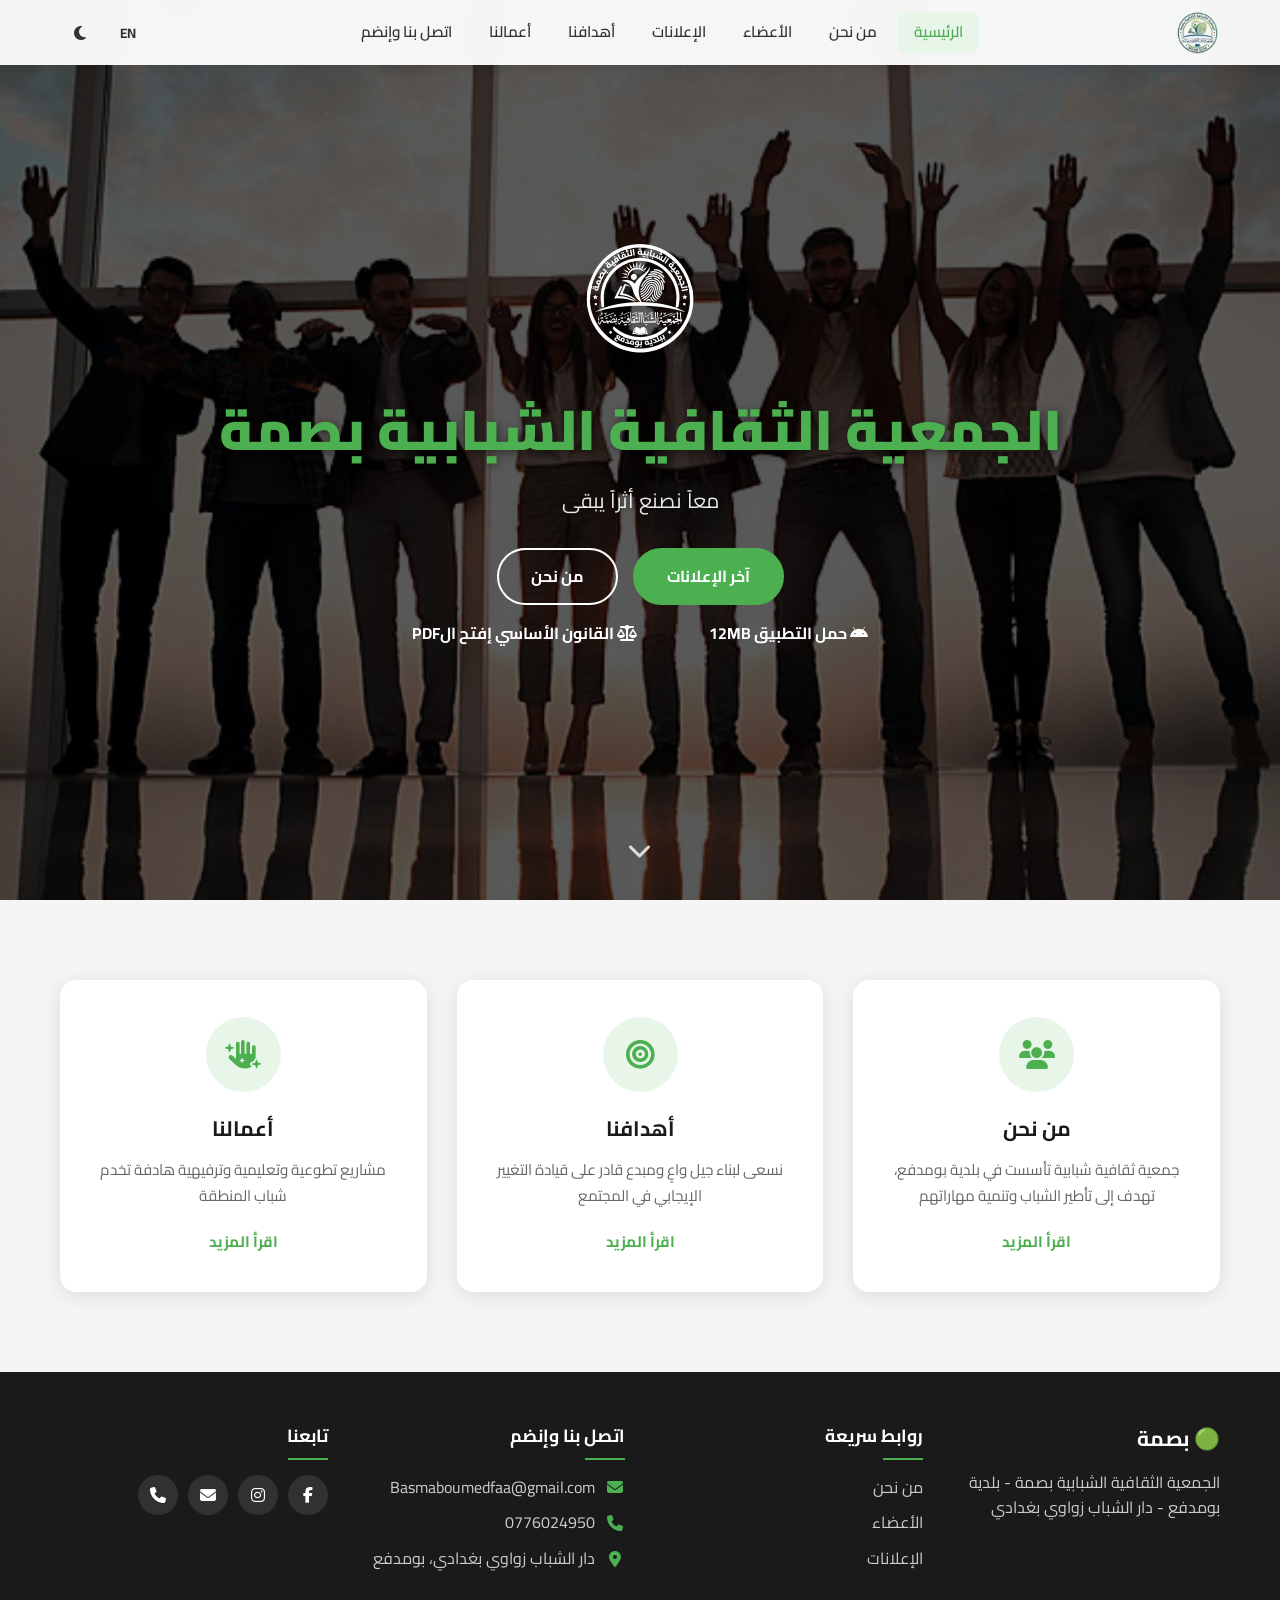
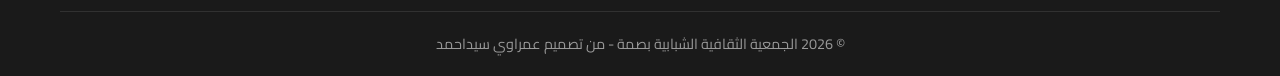
==== commit 0e9cc80e: "Add files via upload" ====
--- a/index.html
+++ b/index.html
@@ -86,10 +86,29 @@
             <!-- شعار مختصر -->
             <p class="hero-subtitle" data-translate="hero_tagline">معاً نصنع أثراً يبقى</p>
             
-            <!-- أزرار -->
+            <!-- أزرار الدعوة -->
             <div class="hero-buttons">
                 <a href="announcements.html" class="btn btn-primary" data-translate="latest_announcements">آخر الإعلانات</a>
                 <a href="about.html" class="btn btn-outline" data-translate="about">من نحن</a>
+            </div>
+            
+            <!-- أزرار التحميل -->
+            <div class="hero-downloads">
+                <a href="basmav1.apk" download class="btn btn-download">
+                    <i class="fab fa-android"></i>
+                    <span>
+                        <span class="download-title" data-translate="download_app">حمل التطبيق</span>
+                        <span class="download-size">12MB</span>
+                    </span>
+                </a>
+                
+                <a href="law.pdf" target="_blank" class="btn btn-download pdf-btn">
+                    <i class="fas fa-balance-scale"></i>
+                    <span>
+                        <span class="download-title" data-translate="download_law">القانون الأساسي</span>
+                        <span class="download-size">إفتح الPDF </span>
+                    </span>
+                </a>
             </div>
         </div>
         
@@ -178,15 +197,10 @@
                 <div class="footer-col">
                     <h4 data-translate="follow_us">تابعنا</h4>
                     <div class="social-links">
-                        <a href="https://www.facebook.com/profile.php?id=61591157512595" class="social-link" title="فيسبوك" target="_blank" rel="noopener">
-                            <i class="fab fa-facebook-f"></i>
-                        </a>
-                        <a href="mailto:Basmaboumedfaa@gmail.com" class="social-link" title="إيميل">
-                            <i class="fas fa-envelope"></i>
-                        </a>
-                        <a href="tel:+213776024950" class="social-link" title="هاتف">
-                            <i class="fas fa-phone"></i>
-                        </a>
+                        <a href="https://www.facebook.com/profile.php?id=61591157512595" class="social-link" target="_blank" rel="noopener"><i class="fab fa-facebook-f"></i></a>
+                        <a href="https://www.instagram.com/basma_boumedfaa/" class="social-link" target="_blank" rel="noopener"><i class="fab fa-instagram"></i></a>
+                        <a href="mailto:Basmaboumedfaa@gmail.com" class="social-link"><i class="fas fa-envelope"></i></a>
+                        <a href="tel:+213776024950" class="social-link"><i class="fas fa-phone"></i></a>
                     </div>
                 </div>
                 
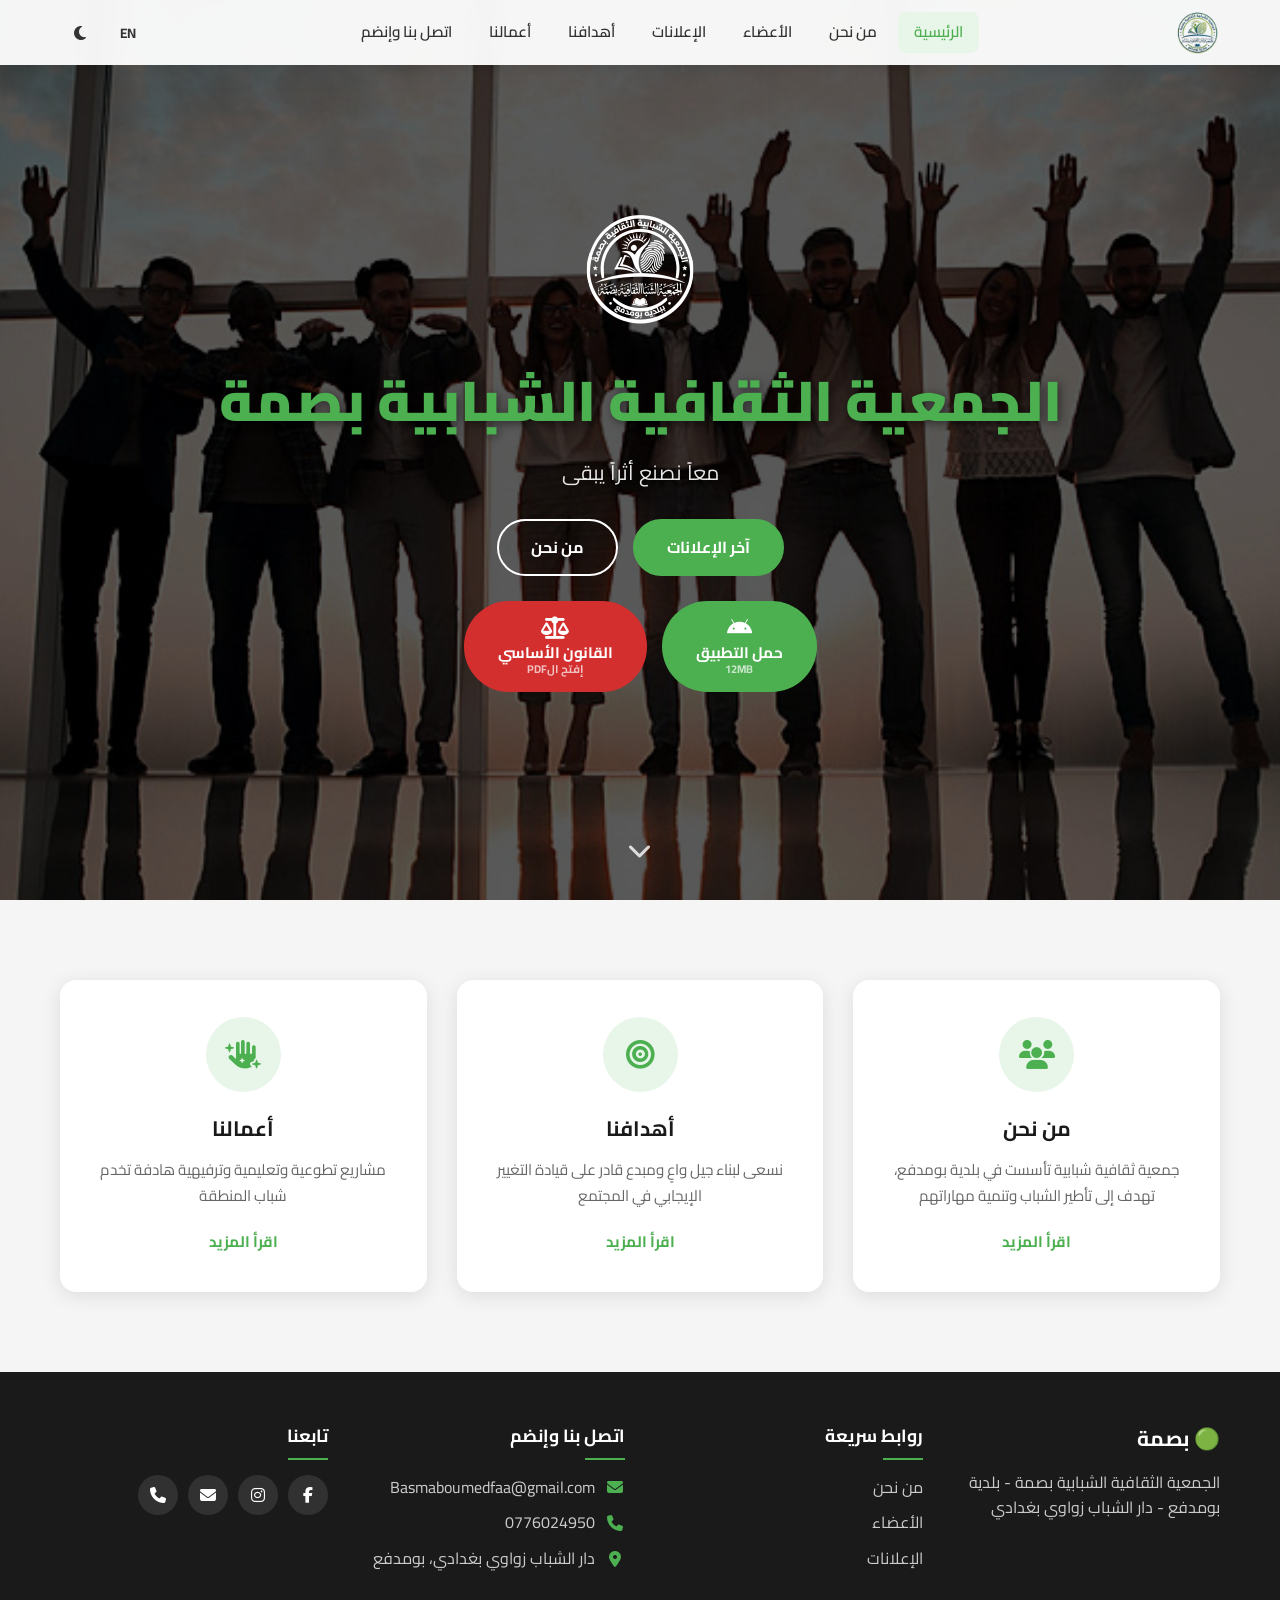
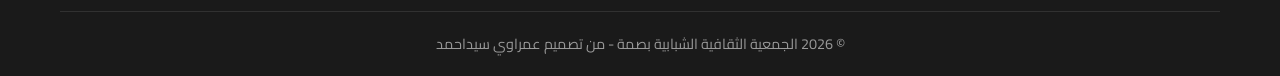
==== commit ae77c908: "Update index.html" ====
--- a/index.html
+++ b/index.html
@@ -94,7 +94,7 @@
             
             <!-- أزرار التحميل -->
             <div class="hero-downloads">
-                <a href="basmav1.apk" download class="btn btn-download">
+                <a href="basmav1.APK" download class="btn btn-download">
                     <i class="fab fa-android"></i>
                     <span>
                         <span class="download-title" data-translate="download_app">حمل التطبيق</span>
@@ -223,4 +223,4 @@
     <script src="js/dark-mode.js"></script>
     <script src="js/script.js"></script>
 </body>
-</html>+</html>
--- a/css/style.css
+++ b/css/style.css
@@ -238,6 +238,71 @@
     gap: 15px;
     justify-content: center;
     flex-wrap: wrap;
+}
+
+/* ========== أزرار التحميل في الواجهة ========== */
+.hero-downloads {
+    display: flex;
+    gap: 15px;
+    justify-content: center;
+    flex-wrap: wrap;
+    margin-top: 25px;
+}
+
+.btn-download {
+    display: flex;
+    align-items: center;
+    gap: 10px;
+    background: var(--primary);
+    color: var(--white);
+    border: 2px solid var(--primary);
+}
+
+.btn-download.pdf-btn {
+    background: #D32F2F;
+    border-color: #D32F2F;
+}
+
+.btn-download.pdf-btn:hover {
+    background: #B71C1C;
+    border-color: #B71C1C;
+    box-shadow: 0 10px 25px rgba(211, 47, 47, 0.4);
+}
+    padding: 12px 24px;
+    border-radius: 50px;
+    font-family: 'Cairo', sans-serif;
+    font-weight: 700;
+    font-size: 0.95rem;
+    cursor: pointer;
+    transition: var(--transition);
+    text-decoration: none;
+}
+
+.btn-download:hover {
+    background: var(--primary-dark);
+    border-color: var(--primary-dark);
+    transform: translateY(-3px);
+    box-shadow: 0 10px 25px rgba(76, 175, 80, 0.4);
+    color: var(--white);
+}
+
+.btn-download i {
+    font-size: 1.4rem;
+}
+
+.btn-download span {
+    display: flex;
+    flex-direction: column;
+    line-height: 1.2;
+}
+
+.download-title {
+    font-size: 0.95rem;
+}
+
+.download-size {
+    font-size: 0.7rem;
+    opacity: 0.7;
 }
 
 .btn {
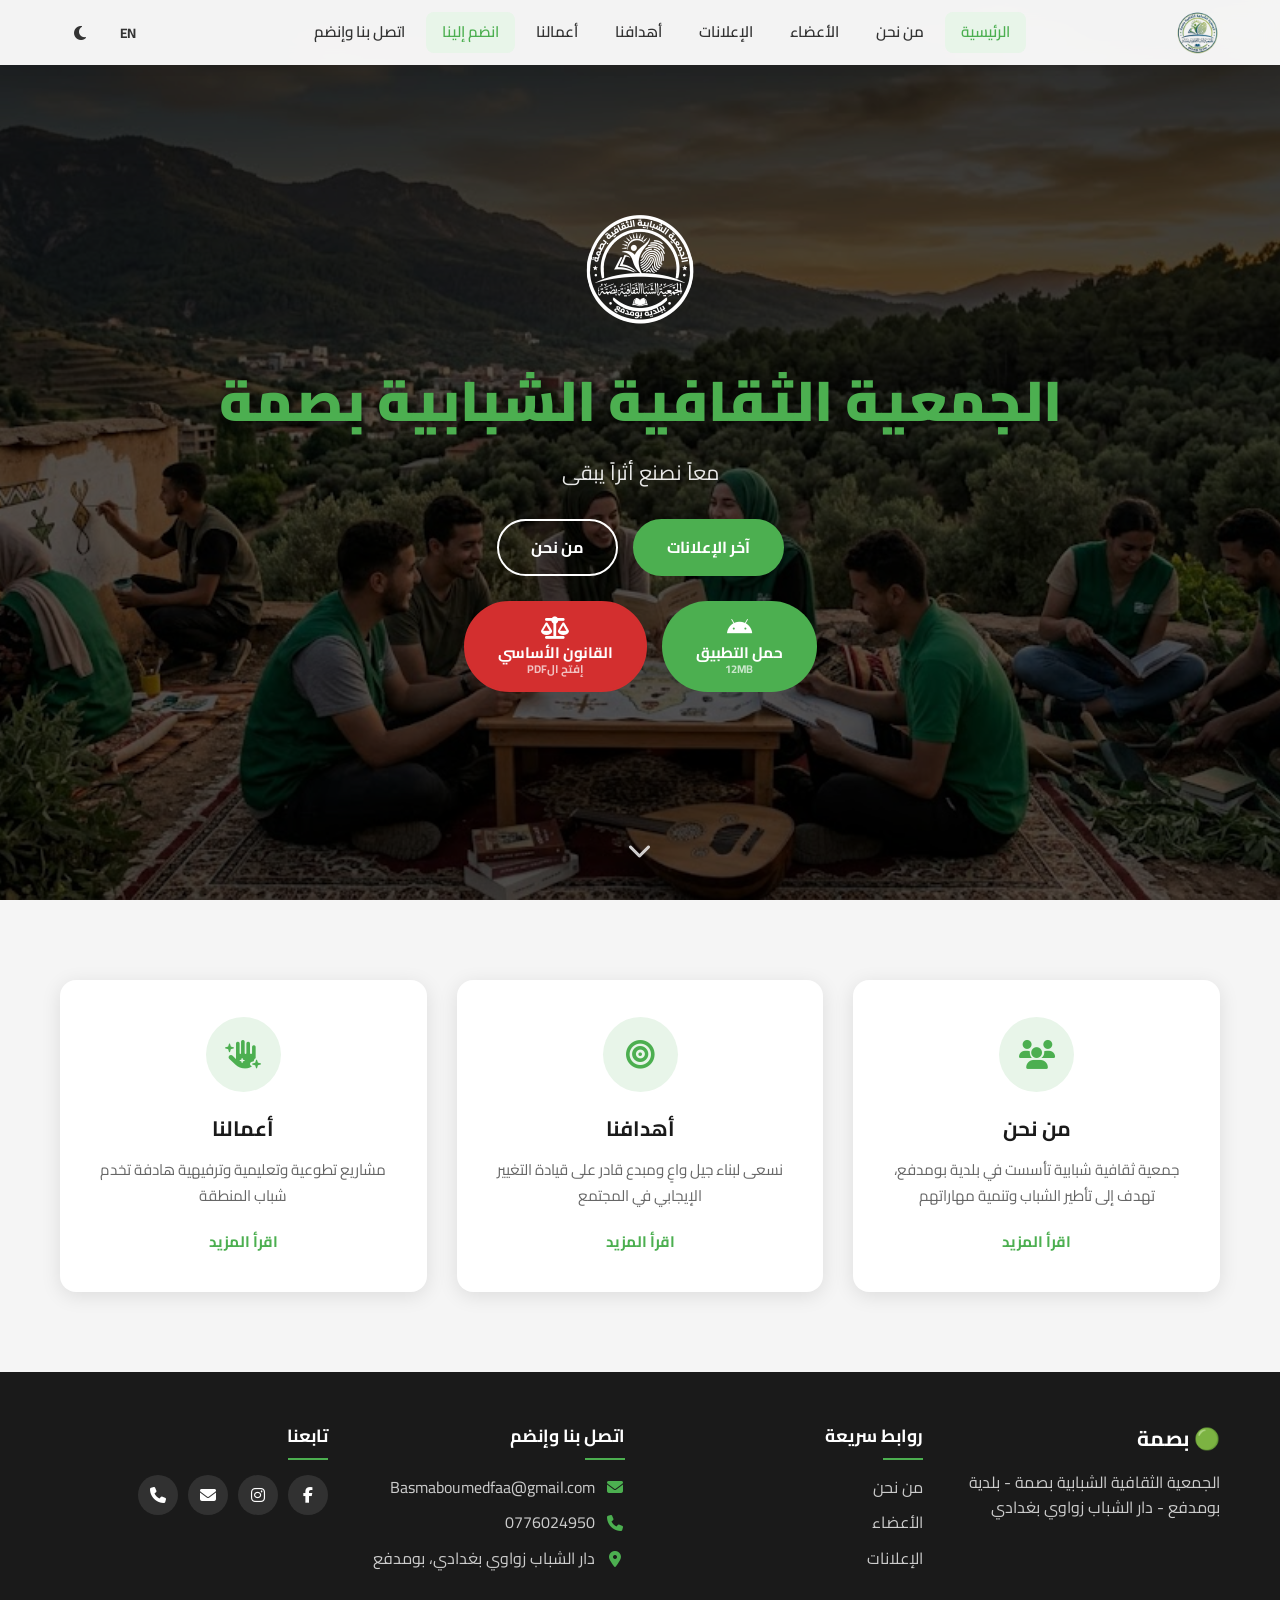
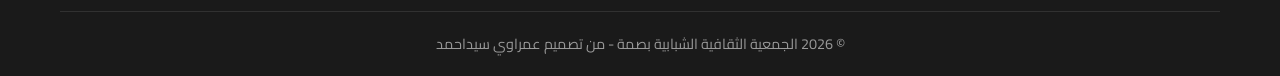
==== commit 6ca30872: "Update index.html" ====
--- a/index.html
+++ b/index.html
@@ -39,7 +39,8 @@
                 <li><a href="members.html" class="nav-link" data-translate="members">الأعضاء</a></li>
                 <li><a href="announcements.html" class="nav-link" data-translate="announcements">الإعلانات</a></li>
                 <li><a href="goals.html" class="nav-link" data-translate="goals">أهدافنا</a></li>
-                <li><a href="projects.html" class="nav-link" data-translate="projects">أعمالنا</a></li>
+                <li><a href="projects.html" class="nav-link" data-translate="projects">أعمالنا</a></li
+                <li><a href="join.html" class="nav-link active" data-translate="join">انضم إلينا</a></li>                                                                                      
                 <li><a href="contact.html" class="nav-link" data-translate="contact">اتصل بنا</a></li>
             </ul>
             
--- a/css/style.css
+++ b/css/style.css
@@ -62,6 +62,60 @@
     padding: 0 20px;
 }
 
+/* ========== تنسيق select مثل input ========== */
+select {
+    width: 100%;
+    padding: 12px 15px;
+    border: 2px solid var(--gray-200);
+    border-radius: 10px;
+    font-family: 'Cairo', sans-serif;
+    font-size: 1rem;
+    transition: var(--transition);
+    background: var(--bg-color);
+    color: var(--text-color);
+    appearance: none;
+    -webkit-appearance: none;
+    background-image: url("data:image/svg+xml,%3Csvg xmlns='http://www.w3.org/2000/svg' width='12' height='12' viewBox='0 0 12 12'%3E%3Cpath d='M6 8L1 3h10z' fill='%23666'/%3E%3C/svg%3E");
+    background-repeat: no-repeat;
+    background-position: left 15px center;
+    cursor: pointer;
+}
+
+select:focus {
+    outline: none;
+    border-color: var(--primary);
+}
+
+select:disabled {
+    opacity: 0.5;
+    cursor: not-allowed;
+}
+
+/* ========== قسم الخريطة ========== */
+.map-section {
+    padding: 0 0 60px;
+}
+
+.map-title {
+    text-align: center;
+    font-size: 1.8rem;
+    color: var(--primary);
+    margin-bottom: 30px;
+}
+
+.map-container {
+    border-radius: 16px;
+    overflow: hidden;
+    box-shadow: var(--shadow);
+    max-width: 100%;
+}
+
+.map-container iframe {
+    display: block;
+    width: 100%;
+    height: 400px;
+}
+
 /* ========== شريط التنقل ========== */
 .navbar {
     position: fixed;
@@ -1061,6 +1115,57 @@
     line-height: 1.7;
 }
 
+/* ========== فقاعة التنبيه (Toast Notification) ========== */
+.toast-notification {
+    position: fixed;
+    top: 20px;
+    left: 50%;
+    transform: translateX(-50%) translateY(-120px);
+    padding: 16px 28px;
+    border-radius: 16px;
+    color: #fff;
+    font-family: 'Cairo', sans-serif;
+    font-weight: 600;
+    font-size: 0.95rem;
+    text-align: center;
+    line-height: 1.7;
+    z-index: 9999;
+    box-shadow: 0 10px 40px rgba(0,0,0,0.3);
+    opacity: 0;
+    transition: transform 0.4s cubic-bezier(0.175, 0.885, 0.32, 1.275), opacity 0.3s ease;
+    max-width: 90%;
+    min-width: 280px;
+}
+
+.toast-notification.show {
+    transform: translateX(-50%) translateY(0);
+    opacity: 1;
+}
+
+.toast-success {
+    background: linear-gradient(135deg, #4CAF50, #2E7D32);
+    border: 2px solid #388E3C;
+}
+
+.toast-error {
+    background: linear-gradient(135deg, #D32F2F, #B71C1C);
+    border: 2px solid #C62828;
+}
+
+.toast-warning {
+    background: linear-gradient(135deg, #FF9800, #E65100);
+    border: 2px solid #EF6C00;
+}
+
+@media (max-width: 480px) {
+    .toast-notification {
+        padding: 14px 20px;
+        font-size: 0.85rem;
+        min-width: auto;
+        width: 90%;
+    }
+}
+
 /* ========== صفحة اتصل بنا - معلومات التواصل ========== */
 .contact-section {
     padding: 60px 0;
@@ -1276,6 +1381,113 @@
     50% { transform: translateY(4px); }
 }
 
+/* ========== صفحة الانضمام ========== */
+.join-page-section {
+    padding: 60px 0;
+}
+
+.join-benefits {
+    display: grid;
+    grid-template-columns: repeat(4, 1fr);
+    gap: 25px;
+    margin-bottom: 50px;
+}
+
+.benefit-card {
+    text-align: center;
+    padding: 30px 20px;
+    background: var(--card-bg);
+    border-radius: 16px;
+    box-shadow: var(--shadow);
+    transition: var(--transition);
+}
+
+.benefit-card:hover {
+    transform: translateY(-5px);
+    box-shadow: 0 15px 35px rgba(76, 175, 80, 0.15);
+}
+
+.benefit-icon {
+    width: 65px;
+    height: 65px;
+    border-radius: 50%;
+    background: var(--primary-bg);
+    color: var(--primary);
+    display: flex;
+    align-items: center;
+    justify-content: center;
+    font-size: 1.6rem;
+    margin: 0 auto 15px;
+    transition: var(--transition);
+}
+
+.benefit-card:hover .benefit-icon {
+    background: var(--primary);
+    color: var(--white);
+    transform: scale(1.1);
+}
+
+.benefit-card h3 {
+    font-size: 1.1rem;
+    font-weight: 700;
+    color: var(--gray-800);
+    margin-bottom: 8px;
+}
+
+.benefit-card p {
+    font-size: 0.9rem;
+    color: #666;
+    line-height: 1.6;
+}
+
+.join-form-wrapper {
+    max-width: 700px;
+    margin: 0 auto;
+}
+
+/* ========== شروط الموافقة ========== */
+.terms-box {
+    margin-top: 5px;
+}
+
+.terms-label {
+    display: flex;
+    align-items: flex-start;
+    gap: 10px;
+    cursor: pointer;
+    font-size: 0.9rem;
+    color: var(--gray-700);
+    font-weight: 500;
+}
+
+.terms-label input[type="checkbox"] {
+    width: 18px;
+    height: 18px;
+    min-width: 18px;
+    margin-top: 3px;
+    accent-color: var(--primary);
+    cursor: pointer;
+}
+
+/* ========== تجاوب ========== */
+@media (max-width: 992px) {
+    .join-benefits {
+        grid-template-columns: repeat(2, 1fr);
+    }
+}
+
+@media (max-width: 768px) {
+    .join-benefits {
+        grid-template-columns: 1fr;
+        max-width: 400px;
+        margin-left: auto;
+        margin-right: auto;
+    }
+    
+    .join-form-wrapper {
+        max-width: 100%;
+    }
+}
 /* ========== أيقونات التواصل الاجتماعي داخل البطاقة ========== */
 .social-links-inline {
     display: flex;
@@ -1401,6 +1613,12 @@
     padding: 20px 0;
     font-size: 0.9rem;
     color: #999;
+}
+
+/* ========== نموذج التواصل وسط الصفحة ========== */
+.contact-form-centered {
+    max-width: 650px;
+    margin: 0 auto;
 }
 
 /* ========== زر العودة للأعلى ========== */
@@ -1584,4 +1802,4 @@
     .values-grid {
         grid-template-columns: 1fr;
     }
-}+}
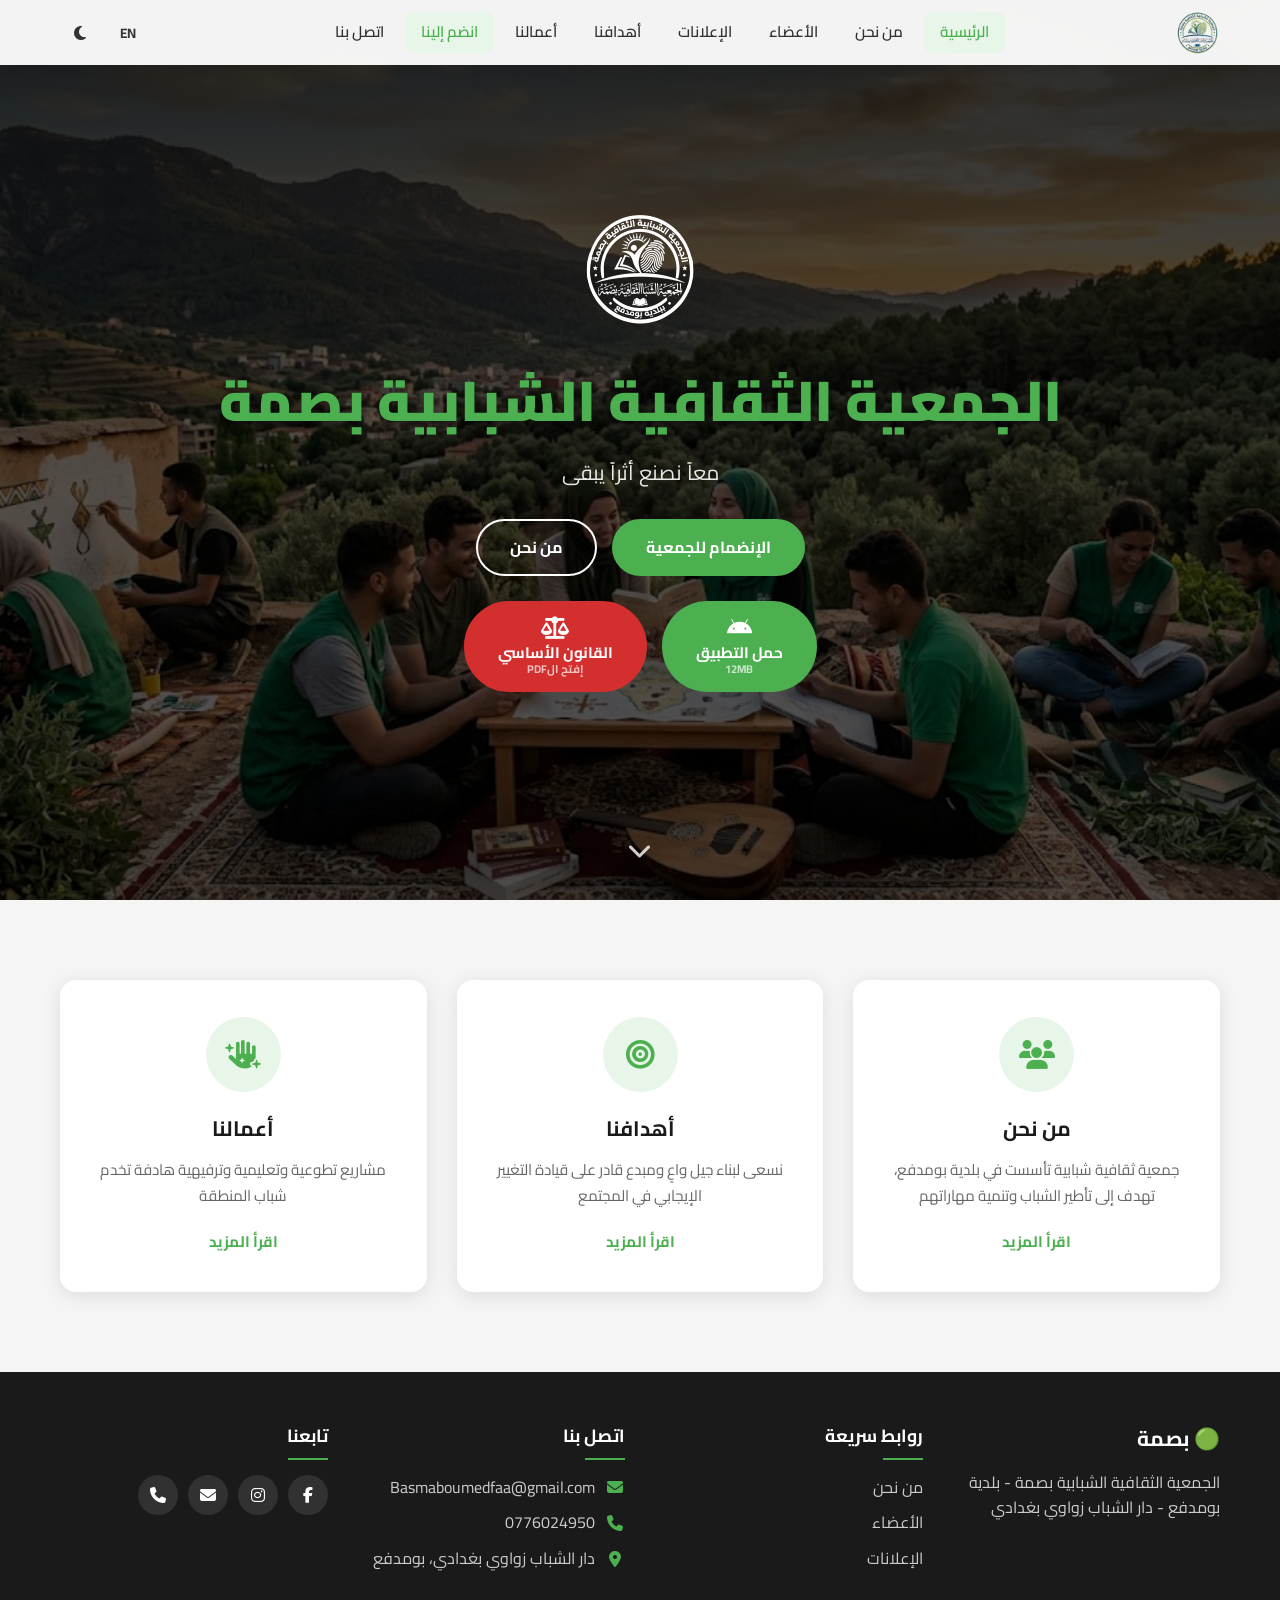
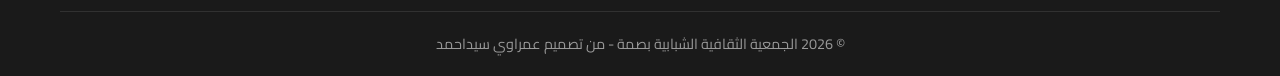
==== commit 1d1a9ed7: "Update index.html" ====
--- a/index.html
+++ b/index.html
@@ -89,7 +89,7 @@
             
             <!-- أزرار الدعوة -->
             <div class="hero-buttons">
-                <a href="announcements.html" class="btn btn-primary" data-translate="latest_announcements">آخر الإعلانات</a>
+                <a href="join.html" class="btn btn-primary" data-translate="Join To Us">الإنضمام للجمعية</a>
                 <a href="about.html" class="btn btn-outline" data-translate="about">من نحن</a>
             </div>
             
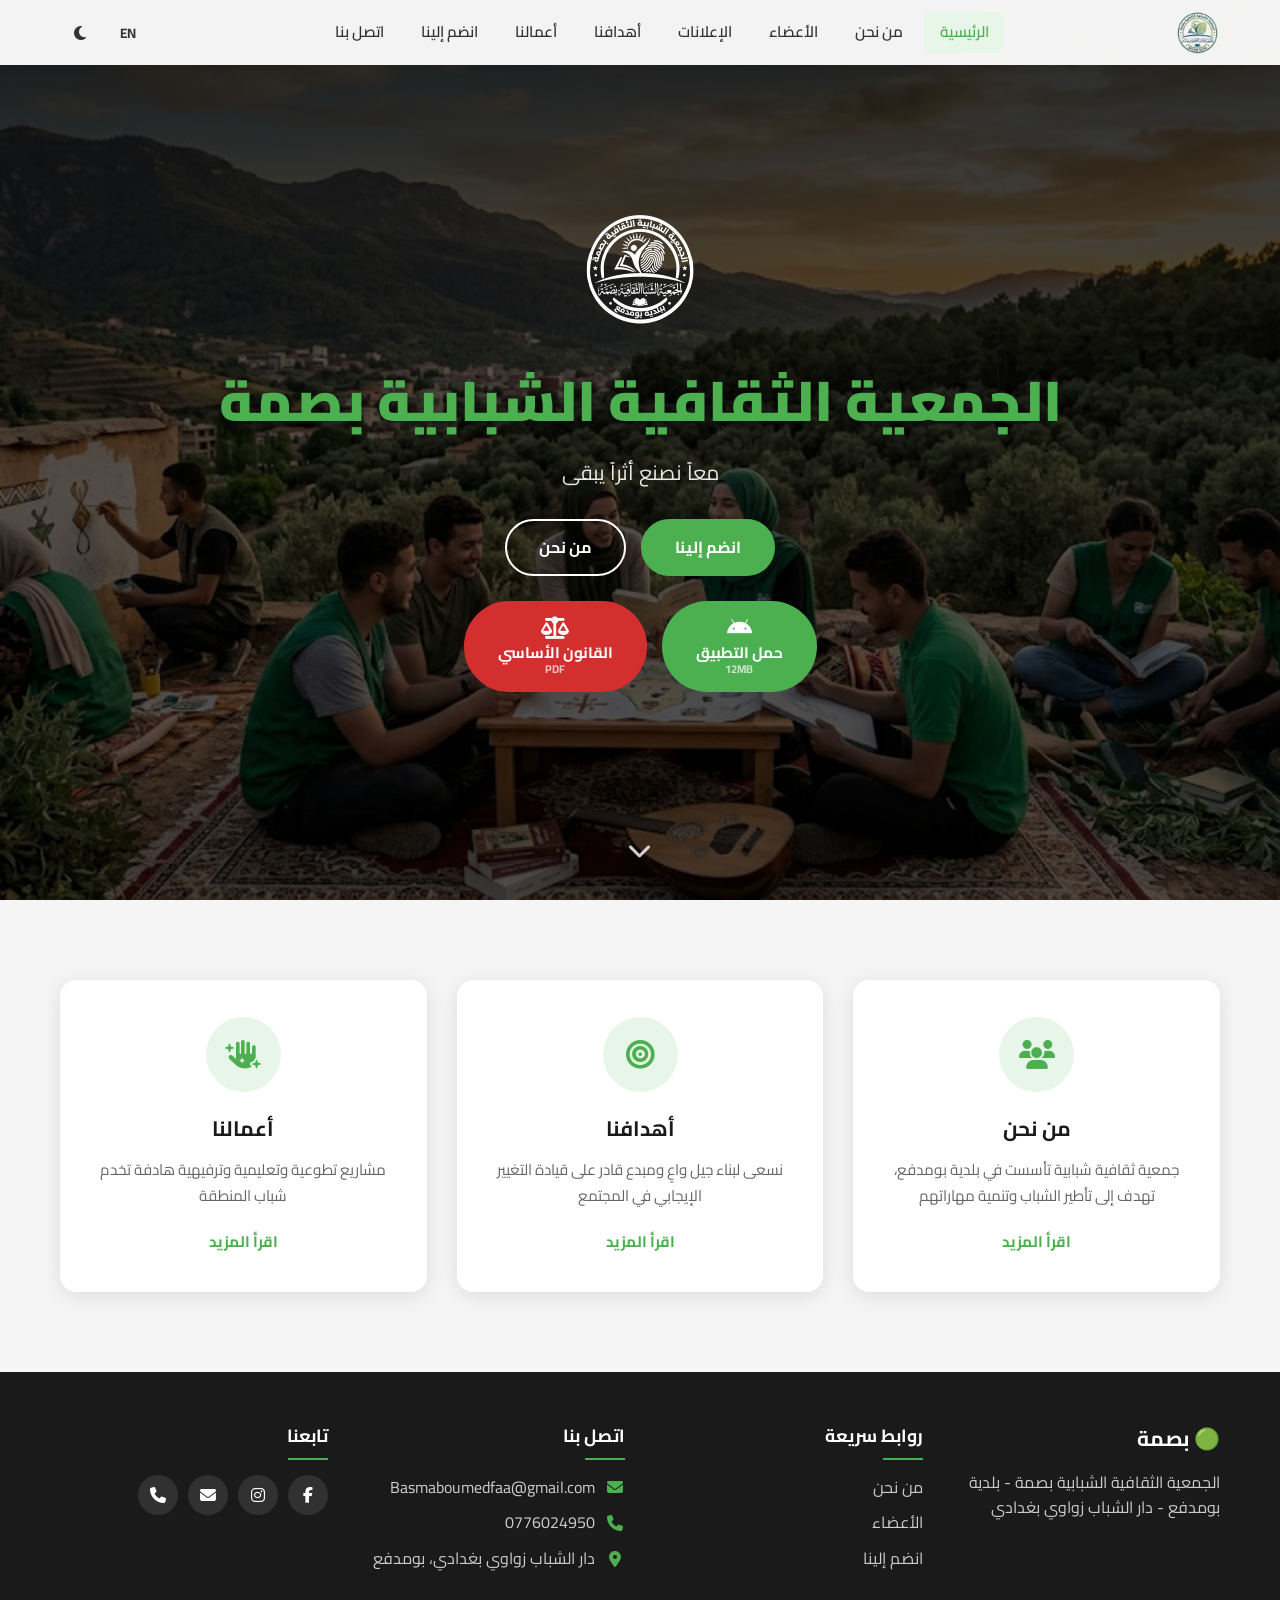
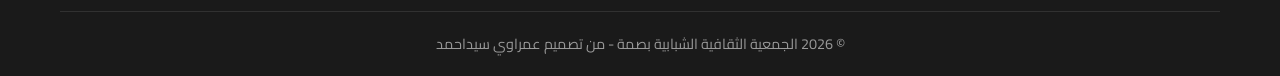
==== commit dbd71e24: "Update index.html" ====
--- a/index.html
+++ b/index.html
@@ -39,8 +39,8 @@
                 <li><a href="members.html" class="nav-link" data-translate="members">الأعضاء</a></li>
                 <li><a href="announcements.html" class="nav-link" data-translate="announcements">الإعلانات</a></li>
                 <li><a href="goals.html" class="nav-link" data-translate="goals">أهدافنا</a></li>
-                <li><a href="projects.html" class="nav-link" data-translate="projects">أعمالنا</a></li
-                <li><a href="join.html" class="nav-link active" data-translate="join">انضم إلينا</a></li>                                                                                      
+                <li><a href="projects.html" class="nav-link" data-translate="projects">أعمالنا</a></li>
+                <li><a href="join.html" class="nav-link" data-translate="join">انضم إلينا</a></li>
                 <li><a href="contact.html" class="nav-link" data-translate="contact">اتصل بنا</a></li>
             </ul>
             
@@ -89,13 +89,13 @@
             
             <!-- أزرار الدعوة -->
             <div class="hero-buttons">
-                <a href="join.html" class="btn btn-primary" data-translate="Join To Us">الإنضمام للجمعية</a>
+                <a href="join.html" class="btn btn-primary" data-translate="join">انضم إلينا</a>
                 <a href="about.html" class="btn btn-outline" data-translate="about">من نحن</a>
             </div>
             
             <!-- أزرار التحميل -->
             <div class="hero-downloads">
-                <a href="basmav1.APK" download class="btn btn-download">
+                <a href="basmav1.apk" download class="btn btn-download">
                     <i class="fab fa-android"></i>
                     <span>
                         <span class="download-title" data-translate="download_app">حمل التطبيق</span>
@@ -107,7 +107,7 @@
                     <i class="fas fa-balance-scale"></i>
                     <span>
                         <span class="download-title" data-translate="download_law">القانون الأساسي</span>
-                        <span class="download-size">إفتح الPDF </span>
+                        <span class="download-size">PDF</span>
                     </span>
                 </a>
             </div>
@@ -171,7 +171,7 @@
                     <ul>
                         <li><a href="about.html" data-translate="about">من نحن</a></li>
                         <li><a href="members.html" data-translate="members">الأعضاء</a></li>
-                        <li><a href="announcements.html" data-translate="announcements">الإعلانات</a></li>
+                        <li><a href="join.html" data-translate="join">انضم إلينا</a></li>
                     </ul>
                 </div>
                 
--- a/css/style.css
+++ b/css/style.css
@@ -1615,6 +1615,30 @@
     color: #999;
 }
 
+/* ========== عنوان القسم في النموذج ========== */
+.form-section-title {
+    display: flex;
+    align-items: center;
+    gap: 10px;
+    margin: 25px 0 15px;
+    padding-bottom: 10px;
+    border-bottom: 2px solid var(--primary-bg);
+    color: var(--primary);
+    font-weight: 700;
+    font-size: 1rem;
+}
+
+.form-section-title i {
+    width: 30px;
+    height: 30px;
+    border-radius: 8px;
+    background: var(--primary-bg);
+    color: var(--primary);
+    display: flex;
+    align-items: center;
+    justify-content: center;
+    font-size: 0.85rem;
+}
 /* ========== نموذج التواصل وسط الصفحة ========== */
 .contact-form-centered {
     max-width: 650px;
